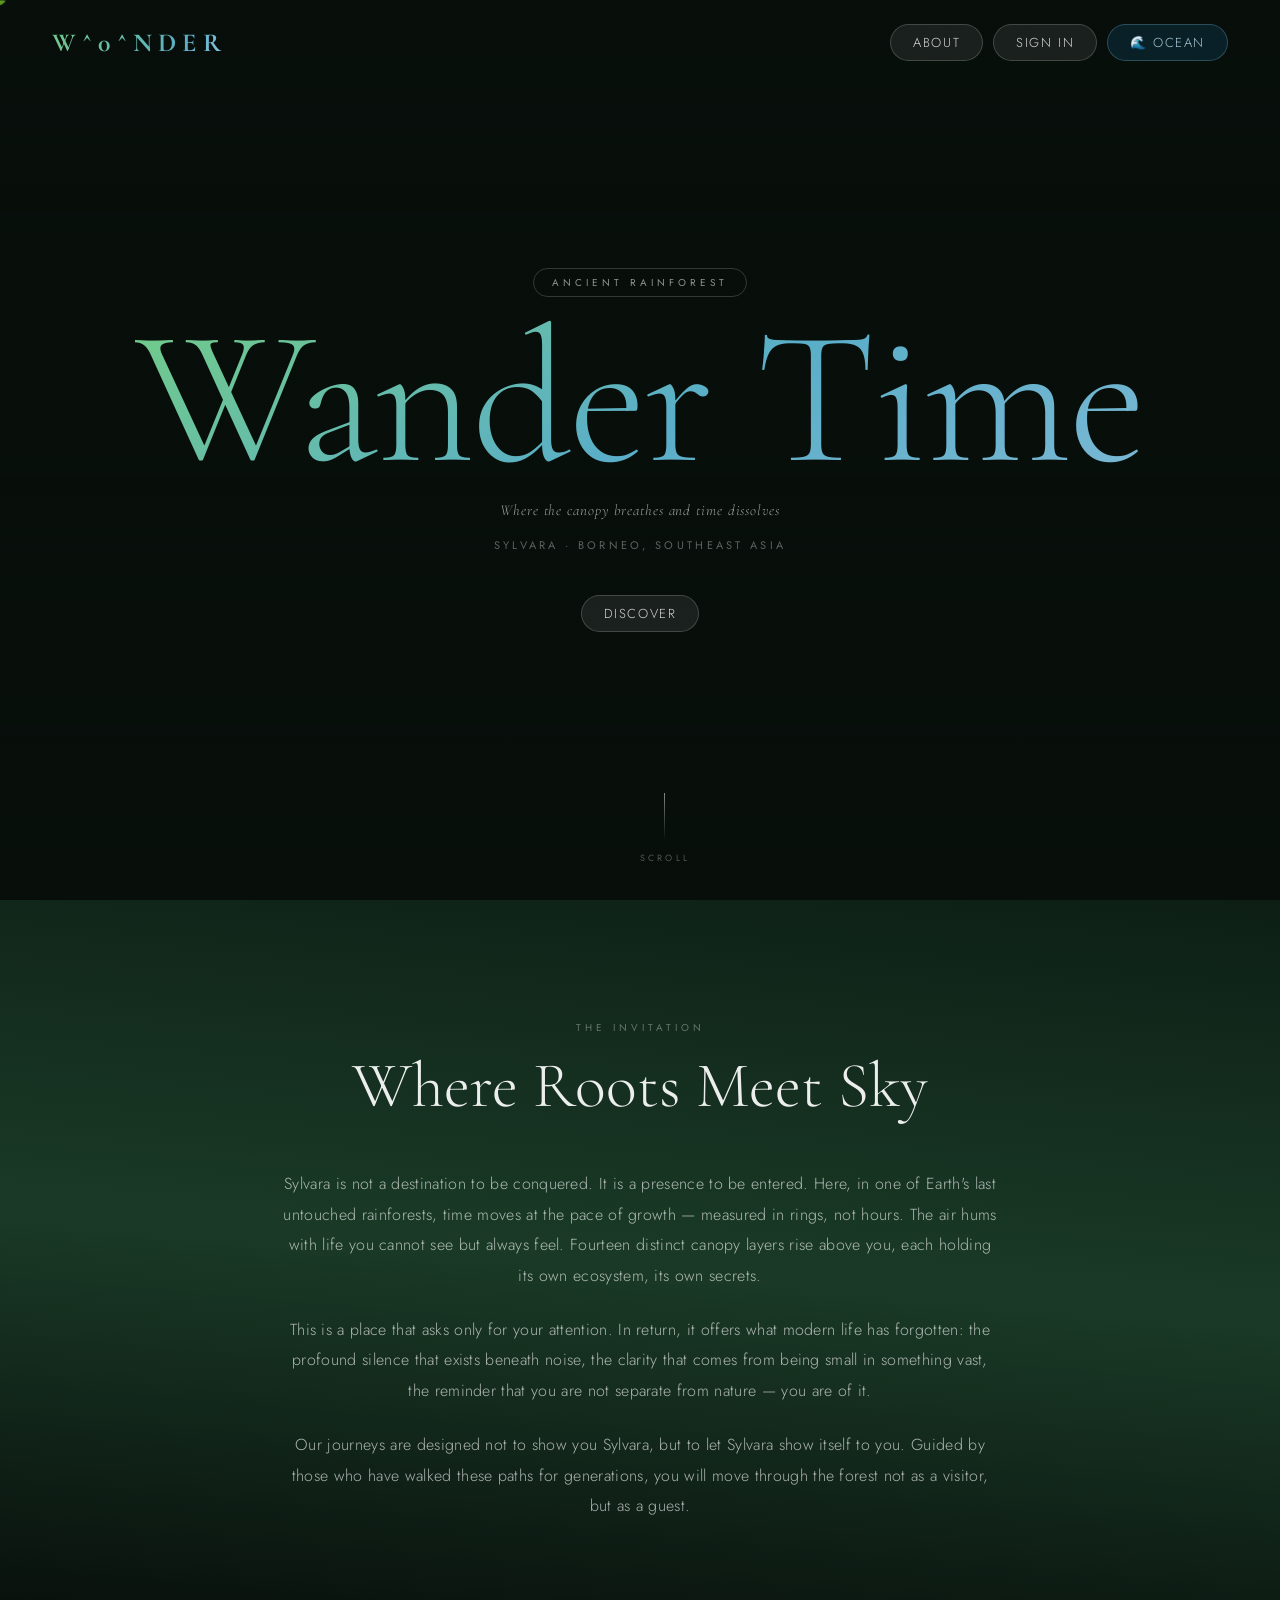
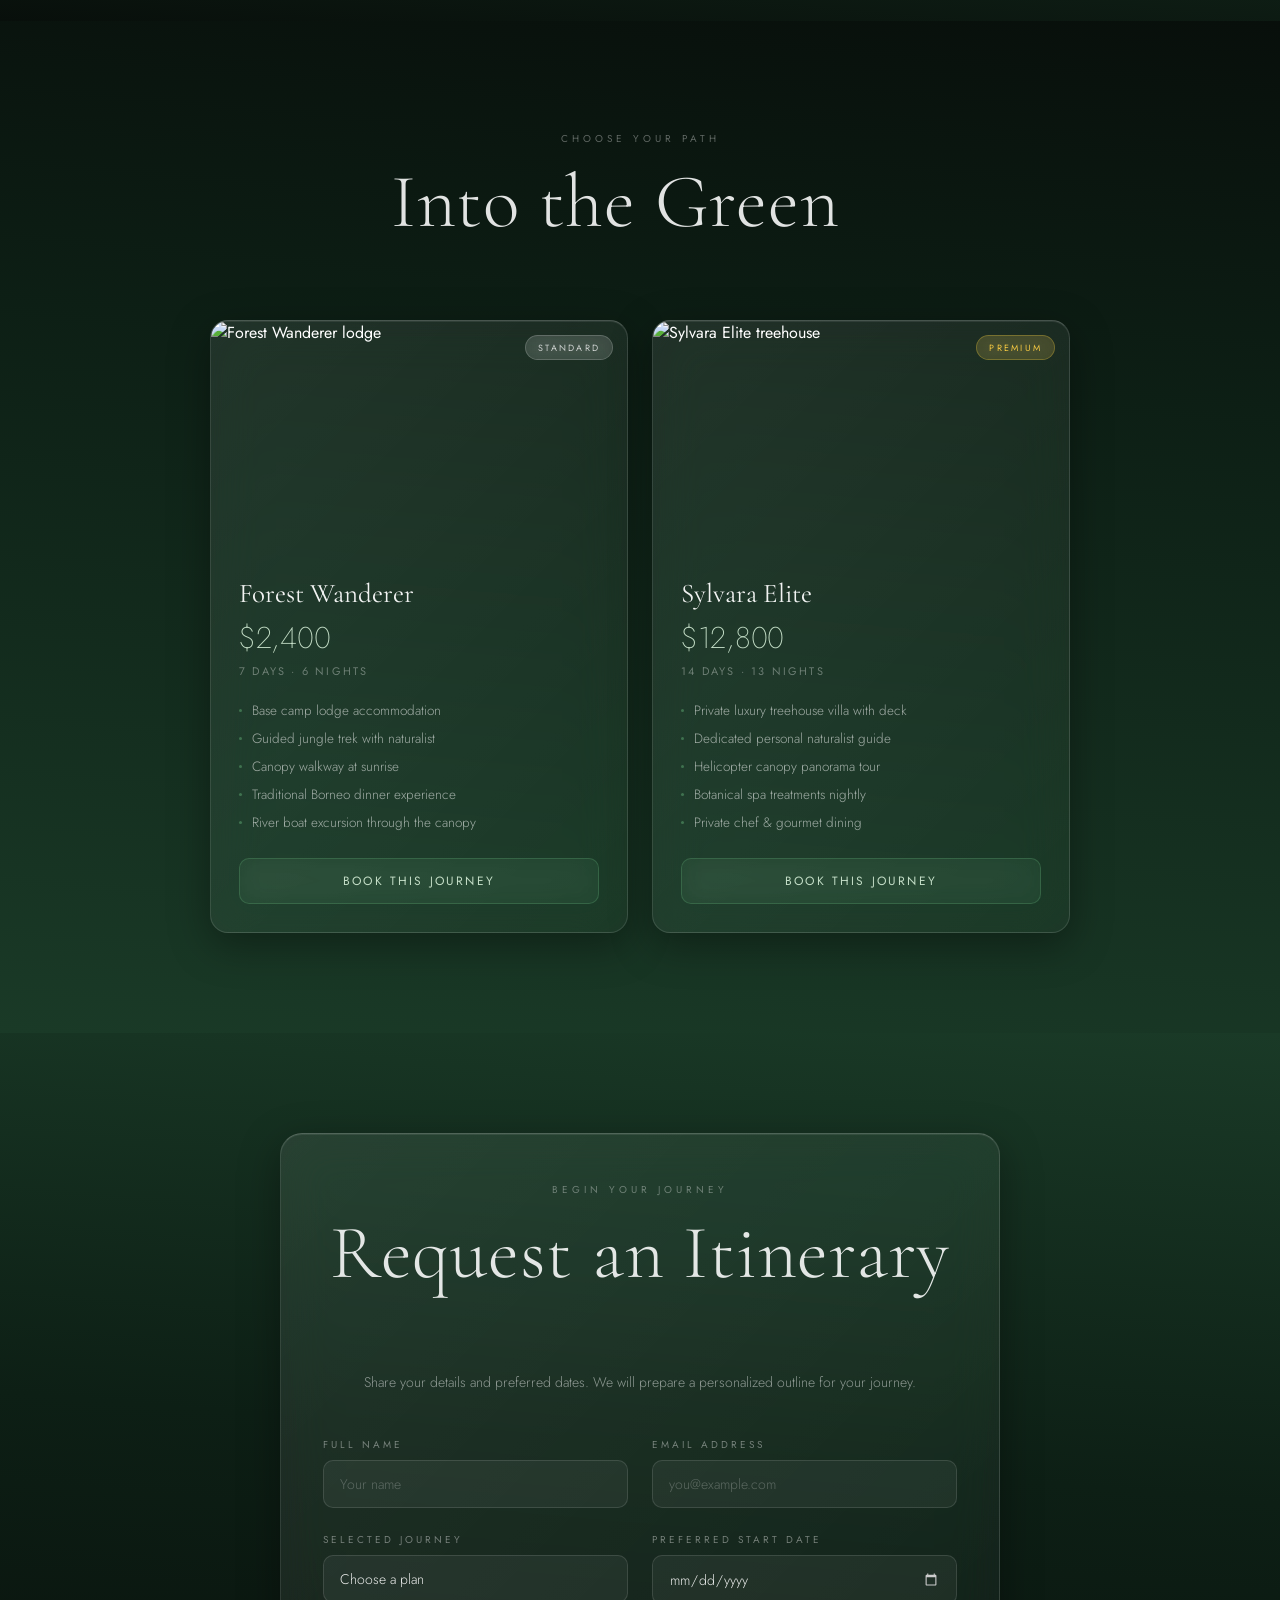
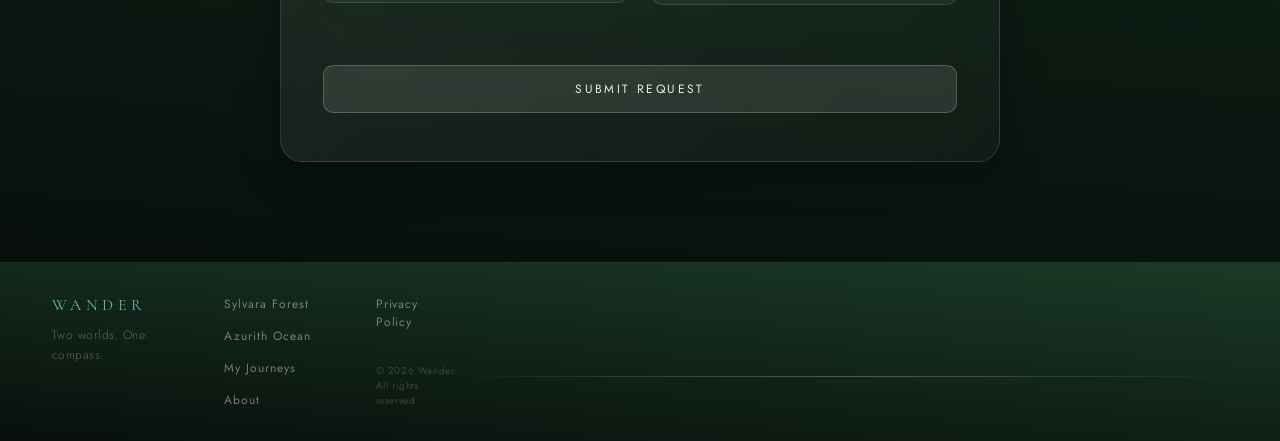
==== index.html @ 3d0f29c4 "this is back end included with some bug fixed" ====
<!DOCTYPE html>
<html lang="en">
<head>

    <meta charset="UTF-8">
    <meta name="viewport" content="width=device-width, initial-scale=1.0">
    <meta name="description" content="Wander into the Sylvara Rainforest. Intentional journeys for deep immersion.">
    <title>Wander — Sylvara Rainforest</title>
    <link rel="stylesheet" href="css/style.css">

 <!-- 1. Supabase SDK -->
 <script src="https://cdn.jsdelivr.net/npm/@supabase/supabase-js@2"></script>
 <!-- 2. Config (initializes client) -->
 <script src="js/config.js" defer></script>
 <!-- 3. Auth logic -->
 <script src="js/auth.js" defer></script>
 <!-- 4. Main logic (cursor, scroll, FAQ, lightbox, inquiry) -->
 <script src="js/main.js" defer></script>
 <!-- 5. Bookings logic -->
 <script src="js/bookings.js" defer></script>

</head>
<body class="forest-page">
    <!-- Custom Cursor -->
    <div id="leaf-cursor">🌿</div>

    <!-- Navigation -->
    <nav class="nav-container">
        <a href="index.html" class="wander-logo">W^0^nder</a>
        <div class="nav-links">
            <a href="about.html"    class="glass-btn hover-link">About</a>
            <a href="bookings.html" id="bookings-link" class="hover-link glass-btn" style="display:none;">Journeys</a>
            <span id="user-label" class="user-label glass-btn" style="display:none;"></span>
            <a href="auth.html" id="auth-btn" class="glass-btn">Sign In</a>
            <a href="ocean.html" class="glass-btn ocean-switcher">🌊 Ocean</a>
        </div>
    </nav>

    <main>
        <!-- Hero Section -->
        <section class="hero-section">
            <div class="hero-bg"></div>
            <div class="hero-overlay"></div>
            <div class="hero-content scroll-reveal">
                <span class="dest-pill">Ancient Rainforest</span>
                <h1 class="wander-hero-title">Wander Time</h1>
                <p class="hero-tagline">Where the canopy breathes and time dissolves</p>
                <p class="hero-location">Sylvara · Borneo, Southeast Asia</p>
                <a href="#plans" class="glass-btn" style="margin-top: 24px;">Discover</a>
            </div>
            <div class="scroll-cue scroll-reveal delay-2">
                <div class="scroll-line"></div>
                <span class="scroll-text">Scroll</span>
            </div>
        </section>

<!-- DESTINATION INTRODUCTION -->
<section class="intro-section">
  <div class="intro-container">
    <p class="intro-eyebrow">The Invitation</p>
    <h2 class="intro-title">Where Roots Meet Sky</h2>
    <div class="intro-content">
      <p>Sylvara is not a destination to be conquered. It is a presence to be entered. Here, in one of Earth's last untouched rainforests, time moves at the pace of growth — measured in rings, not hours. The air hums with life you cannot see but always feel. Fourteen distinct canopy layers rise above you, each holding its own ecosystem, its own secrets.</p>
      <p>This is a place that asks only for your attention. In return, it offers what modern life has forgotten: the profound silence that exists beneath noise, the clarity that comes from being small in something vast, the reminder that you are not separate from nature — you are of it.</p>
      <p>Our journeys are designed not to show you Sylvara, but to let Sylvara show itself to you. Guided by those who have walked these paths for generations, you will move through the forest not as a visitor, but as a guest.</p>
    </div>
  </div>
</section>

        <!-- Plans Section -->
        <section id="plans" class="plans-section">
            <p class="section-eyebrow">Choose Your Path</p>
            <h2 class="section-title section-title-shift">Into the Green</h2>
            
            <div class="plans-grid">
                <!-- Standard Plan -->
                <article class="plan-card glass scroll-reveal delay-1">
                    <div class="plan-img-wrap">
                        <img src="https://images.unsplash.com/photo-1448375240586-882707db888b?fit=crop&w=600&q=80" alt="Forest Wanderer lodge" class="plan-img" loading="lazy">
                        <span class="plan-badge badge-standard">Standard</span>
                    </div>
                    <div class="plan-body">
                        <h3 class="plan-name">Forest Wanderer</h3>
                        <p class="plan-price">$2,400</p>
                        <p class="plan-duration">7 Days · 6 Nights</p>
                        <ul class="plan-features">
                            <li>Base camp lodge accommodation</li>
                            <li>Guided jungle trek with naturalist</li>
                            <li>Canopy walkway at sunrise</li>
                            <li>Traditional Borneo dinner experience</li>
                            <li>River boat excursion through the canopy</li>
                        </ul>
                        <button class="book-btn" data-plan='{"name":"Forest Wanderer","price":"$2,400","destination":"Sylvara Rainforest","duration":"7 Days · 6 Nights","type":"Standard"}'>Book This Journey</button>
                    </div>
                </article>

                <!-- Premium Plan -->
                <article class="plan-card glass scroll-reveal delay-2">
                    <div class="plan-img-wrap">
                        <img src="https://images.unsplash.com/photo-1596422846543-75c6fc197f07?fit=crop&w=600&q=80" alt="Sylvara Elite treehouse" class="plan-img" loading="lazy">
                        <span class="plan-badge badge-premium">Premium</span>
                    </div>
                    <div class="plan-body">
                        <h3 class="plan-name">Sylvara Elite</h3>
                        <p class="plan-price">$12,800</p>
                        <p class="plan-duration">14 Days · 13 Nights</p>
                        <ul class="plan-features">
                            <li>Private luxury treehouse villa with deck</li>
                            <li>Dedicated personal naturalist guide</li>
                            <li>Helicopter canopy panorama tour</li>
                            <li>Botanical spa treatments nightly</li>
                            <li>Private chef & gourmet dining</li>
                        </ul>
                        <button class="book-btn" data-plan='{"name":"Sylvara Elite","price":"$12,800","destination":"Sylvara Rainforest","duration":"14 Days · 13 Nights","type":"Premium"}'>Book This Journey</button>
                    </div>
                </article>
            </div>
        </section>
        <!-- INQUIRY / REQUEST MODULE -->
<section id="inquiry" class="inquiry-section">
  <div class="inquiry-container glass">
    <p class="section-eyebrow">Begin Your Journey</p>
    <h2 class="section-title">Request an Itinerary</h2>
    <p class="inquiry-sub">Share your details and preferred dates. We will prepare a personalized outline for your journey.</p>

    <form id="journey-inquiry-form" autocomplete="off">
      <div class="form-grid">
        <div class="form-group">
          <label class="inquiry-label" for="inq-name">Full Name</label>
          <input id="inq-name" class="inquiry-input" type="text" required placeholder="Your name">
        </div>
        <div class="form-group">
          <label class="inquiry-label" for="inq-email">Email Address</label>
          <input id="inq-email" class="inquiry-input" type="email" required placeholder="you@example.com">
        </div>
        <div class="form-group">
          <label class="inquiry-label" for="inq-plan">Selected Journey</label>
          <select id="inq-plan" class="inquiry-input" required>
            <option value="" disabled selected>Choose a plan</option>
            <option value="Forest Wanderer">Forest Wanderer (Standard)</option>
            <option value="Sylvara Elite">Sylvara Elite (Premium)</option>
            <option value="Sylvara Elite">Custom Plan (Diamond)</option>
          </select>
        </div>
        <div class="form-group">
          <label class="inquiry-label" for="inq-date">Preferred Start Date</label>
          <input id="inq-date" class="inquiry-input" type="date" required>
        </div>
      </div>
      <div id="inquiry-error" class="inquiry-error"></div>
      <button type="submit" class="inquiry-submit">Submit Request</button>
    </form>
  </div>
</section>
    </main>

    <!-- Footer -->
   <footer class="site-footer">
  <div class="footer-container">
    <div class="footer-brand">
      <span class="footer-logo">Wander</span>
      <p class="footer-tagline">Two worlds. One compass.</p>
    </div>
    <nav class="footer-nav">
      <a href="index.html" class="footer-link">Sylvara Forest</a>
      <a href="ocean.html" class="footer-link">Azurith Ocean</a>
      <a href="bookings.html" class="footer-link">My Journeys</a>
      <a href="about.html" class="footer-link">About</a>
    </nav>
    <div class="footer-legal">
      <a href="about.html#privacy" class="footer-link">Privacy Policy</a>
      <p class="footer-copyright">© 2026 Wander. All rights reserved.</p>
    </div>
  </div>
  <div class="footer-accent-line"></div>
</footer>
</body>
</html>
---- css/style.css ----
@import url('https://fonts.googleapis.com/css2?family=Cormorant+Garamond:ital,wght@0,300;0,400;0,600;1,300;1,400&family=Jost:wght@200;300;400;500&display=swap');

/* ===== RESET & BASE ===== */
*, *::before, *::after { margin: 0; padding: 0; box-sizing: border-box; }
html { scroll-behavior: smooth; }
body { font-family: 'Jost', sans-serif; overflow-x: hidden; color: #fff; }

/* ===== SURFACE TEXTURE ===== */
body::before {
  content: '';
  position: fixed;
  inset: 0;
  background-image: url("data:image/svg+xml,%3Csvg viewBox='0 0 256 256' xmlns='http://www.w3.org/2000/svg'%3E%3Cfilter id='noise'%3E%3CfeTurbulence type='fractalNoise' baseFrequency='0.85' numOctaves='4' stitchTiles='stitch'/%3E%3C/filter%3E%3Crect width='100%25' height='100%25' filter='url(%23noise)' opacity='0.025'/%3E%3C/svg%3E");
  pointer-events: none;
  z-index: 1;
  opacity: 0.03;
}

/* ===== CUSTOM CURSOR ===== */
* { cursor: none !important; }
#leaf-cursor {
  position: fixed; width: 28px; height: 28px; top: 0; left: 0;
  pointer-events: none; z-index: 99999;
  transform: translate(-50%, -50%) rotate(-20deg);
  transition: transform 0.12s ease; will-change: left, top;
}
#leaf-cursor.clicking { transform: translate(-50%, -50%) rotate(-20deg) scale(0.75); }

/* ===== CSS VARIABLES ===== */
:root {
  --forest-darkest: #080f0b; --forest-dark: #0d1f15; --forest-mid: #1a3a27; --forest-main: #2e5c40; --forest-light: #4d8a60; --forest-cream: #c5dfc8;
  --ocean-darkest: #060d14; --ocean-dark: #0a1e2e; --ocean-mid: #0e3550; --ocean-main: #1a6a9a; --ocean-light: #7ab8d4; --ocean-sky: #b8d8ea; --ocean-sand: #dfc89a;
  --glass-bg: rgba(255,255,255,0.07); --glass-border: rgba(255,255,255,0.16); --glass-shadow: 0 8px 32px rgba(0,0,0,0.25);
}

/* ===== GLASS MORPHISM ===== */
.glass {
  background: linear-gradient(135deg, rgba(255,255,255,0.09), rgba(255,255,255,0.03));
  border: 1px solid rgba(255,255,255,0.12); border-top: 1px solid rgba(255,255,255,0.22); border-radius: 22px;
  box-shadow: 0 12px 40px rgba(0,0,0,0.35), inset 0 1px 0 rgba(255,255,255,0.08);
  backdrop-filter: blur(24px) saturate(1.15); -webkit-backdrop-filter: blur(24px) saturate(1.15);
}

/* ===== GLASS BUTTONS ===== */
.glass-btn {
  display: inline-block; background: rgba(255,255,255,0.08); backdrop-filter: blur(14px);
  -webkit-backdrop-filter: blur(14px); border: 1px solid rgba(255,255,255,0.18); border-radius: 100px;
  padding: 8px 22px; font-family: 'Jost', sans-serif; font-size: 13px; font-weight: 300; letter-spacing: 0.12em;
  text-transform: uppercase; text-decoration: none; color: rgba(255,255,255,0.82);
  transition: all 0.35s cubic-bezier(0.34, 1.56, 0.64, 1); white-space: nowrap;
}
.glass-btn:hover { background: rgba(255,255,255,0.16); border-color: rgba(255,255,255,0.38); color: #fff; box-shadow: 0 0 24px rgba(255,255,255,0.08); transform: translateY(-1px); }
.glass-btn:active { transform: scale(0.97); transition-duration: 0.1s; }
.ocean-switcher { background: rgba(26,106,154,0.2); border-color: rgba(122,184,212,0.3); color: rgba(184,216,234,0.9); }
.ocean-switcher:hover { background: rgba(26,106,154,0.35); border-color: rgba(122,184,212,0.55); color: #b8d8ea; }
.forest-switcher { background: rgba(46,92,64,0.25); border-color: rgba(77,138,96,0.35); color: rgba(197,223,200,0.9); }
.forest-switcher:hover { background: rgba(46,92,64,0.42); border-color: rgba(197,223,200,0.5); color: #c5dfc8; }

/* ===== NAVBAR ===== */
.nav-container {
  position: fixed; top: 0; width: 100%; z-index: 200; padding: 24px 52px;
  display: flex; justify-content: space-between; align-items: center;
  transition: padding 0.4s ease, background 0.4s ease;
}
.nav-container.scrolled {
  padding: 14px 52px; background: rgba(0,0,0,0.35);
  backdrop-filter: blur(24px); -webkit-backdrop-filter: blur(24px);
  border-bottom: 1px solid rgba(255,255,255,0.07);
}
.nav-links { display: flex; gap: 10px; align-items: center; }

/* ===== WANDER LOGO ===== */
.wander-logo {
  font-family: 'Cormorant Garamond', serif; font-weight: 900; font-size: 26px; letter-spacing: 0.24em; text-transform: uppercase; text-decoration: none;
  background: linear-gradient(115deg, #72cc87 0%, #5aaec8 40%, #d4f0ff 70%, #8ecfe8 100%); background-size: 200% 200%; background-position: 0% 50%;
  -webkit-background-clip: text; background-clip: text; -webkit-text-fill-color: transparent; color: transparent;
  animation: logo-gradient-flow 7s ease-in-out infinite; will-change: background-position;
}
@keyframes logo-gradient-flow { 0%, 100% { background-position: 0% 50%; } 50% { background-position: 100% 50%; } }

.user-label { font-size: 12px; letter-spacing: 0.1em; color: rgba(255,255,255,0.4); font-weight: 300; padding: 8px 12px; }

/* ===== HERO ===== */
.hero-section {
  position: relative; height: 100vh; min-height: 600px;
  display: flex; flex-direction: column; align-items: center; justify-content: center; overflow: hidden;
}
.hero-bg {
  position: absolute; inset: -6%; background-size: cover; background-position: center;
  will-change: transform; z-index: 0; transition: transform 0.08s linear;
}
.hero-overlay { position: absolute; inset: 0; z-index: 1; }
.hero-content { position: relative; z-index: 2; text-align: center; display: flex; flex-direction: column; align-items: center; gap: 18px; padding: 0 24px; }

.forest-page .hero-bg { background-image: url('https://images.unsplash.com/photo-1448375240586-882707db888b?fit=crop&w=1920&q=80'); }
.forest-page .hero-overlay { background: linear-gradient(to bottom, rgba(8,15,11,0.45) 0%, rgba(8,15,11,0.15) 40%, rgba(8,15,11,0.72) 100%); }
.forest-page { background-color: var(--forest-darkest); }
.ocean-page .hero-bg { background-image: url('https://images.unsplash.com/photo-1505118380757-91f5f5632de0?fit=crop&w=1920&q=80'); }
.ocean-page .hero-overlay { background: linear-gradient(to bottom, rgba(6,13,20,0.35) 0%, rgba(6,13,20,0.1) 40%, rgba(6,13,20,0.7) 100%); }
.ocean-page { background-color: var(--ocean-darkest); }

/* ===== HERO TYPOGRAPHY ===== */
.dest-pill { font-size: 10px; font-weight: 400; letter-spacing: 0.4em; text-transform: uppercase; color: rgba(255,255,255,0.55); padding: 6px 18px; border: 1px solid rgba(255,255,255,0.18); border-radius: 100px; backdrop-filter: blur(8px); }
.wander-hero-title { font-family: 'Cormorant Garamond', serif; font-weight: 300; font-size: clamp(88px, 15vw, 196px); line-height: 0.88; letter-spacing: -0.01em; background: linear-gradient(150deg, #72cc87 0%, #5aaec8 55%, #7ab8d4 100%); -webkit-background-clip: text; -webkit-text-fill-color: transparent; background-clip: text; }
.hero-tagline { font-size: 15px; font-weight: 300; font-style: italic; font-family: 'Cormorant Garamond', serif; color: rgba(255,255,255,0.6); letter-spacing: 0.06em; }
.hero-location { font-size: 11px; font-weight: 400; letter-spacing: 0.3em; text-transform: uppercase; color: rgba(255,255,255,0.35); }

/* ===== SCROLL INDICATOR ===== */
.scroll-cue { position: absolute; bottom: 36px; left: 50%; transform: translateX(-50%); z-index: 2; display: flex; flex-direction: column; align-items: center; gap: 10px; }
.scroll-line { width: 1px; height: 48px; background: linear-gradient(to bottom, rgba(255,255,255,0.5), transparent); animation: lineBreath 2.2s ease-in-out infinite; }
.scroll-text { font-size: 9px; letter-spacing: 0.35em; text-transform: uppercase; color: rgba(255,255,255,0.3); }
@keyframes lineBreath { 0%, 100% { opacity: 0.35; transform: scaleY(1); } 50% { opacity: 0.75; transform: scaleY(1.15); } }

/* ===== PLANS SECTION ===== */
.plans-section { padding: 110px 52px 100px; position: relative; z-index: 2; }
.forest-page .plans-section { background: linear-gradient(185deg, var(--forest-darkest) 0%, var(--forest-dark) 35%, var(--forest-mid) 100%); }
.ocean-page .plans-section { background: linear-gradient(185deg, var(--ocean-darkest) 0%, var(--ocean-dark) 35%, var(--ocean-mid) 100%); }
.section-eyebrow { font-size: 10px; letter-spacing: 0.4em; text-transform: uppercase; color: rgba(255,255,255,0.35); text-align: center; margin-bottom: 10px; }
.section-title { font-family: 'Cormorant Garamond', serif; font-size: clamp(42px, 6vw, 76px); font-weight: 300; text-align: center; color: rgba(255,255,255,0.88); margin-bottom: 72px; letter-spacing: 0.01em; display: inline-block; width: 100%; }

/* ===== PLAN CARDS ===== */
.plans-grid { display: grid; grid-template-columns: repeat(auto-fit, minmax(320px, 1fr)); gap: 24px; max-width: 860px; margin: 0 auto; }
.plan-card { border-radius: 18px; overflow: hidden; transition: transform 0.45s cubic-bezier(0.4,0,0.2,1), box-shadow 0.45s ease; }
.plan-card:hover { transform: translateY(-10px); box-shadow: 0 32px 72px rgba(0,0,0,0.45); }
.plan-img-wrap { height: 230px; overflow: hidden; position: relative; cursor: pointer; }
.plan-img-wrap::after { content: 'Expand'; position: absolute; inset: 0; display: flex; align-items: center; justify-content: center; background: linear-gradient(to top, rgba(0,0,0,0.35), transparent 40%); color: rgba(255,255,255,0.85); font-size: 10px; letter-spacing: 0.25em; text-transform: uppercase; opacity: 0; transition: opacity 0.35s ease; pointer-events: none; }
.plan-card:hover .plan-img-wrap::after { opacity: 1; }
.plan-img { width: 100%; height: 100%; object-fit: cover; transition: transform 0.7s cubic-bezier(0.4,0,0.2,1); display: block; opacity: 0; transform: scale(1.06); filter: blur(5px); transition: opacity 0.85s cubic-bezier(0.4,0,0.2,1), transform 0.85s cubic-bezier(0.4,0,0.2,1), filter 0.7s ease; }
.plan-card.revealed .plan-img { opacity: 1; transform: scale(1); filter: blur(0); }
.plan-card.revealed:hover .plan-img { transform: scale(1.08); }
.plan-badge { position: absolute; top: 14px; right: 14px; font-size: 9px; letter-spacing: 0.25em; text-transform: uppercase; padding: 5px 12px; border-radius: 100px; font-weight: 400; }
.badge-standard { background: rgba(255,255,255,0.12); backdrop-filter: blur(10px); color: rgba(255,255,255,0.75); border: 1px solid rgba(255,255,255,0.18); }
.badge-premium { background: rgba(255,210,60,0.15); backdrop-filter: blur(10px); color: #f5c842; border: 1px solid rgba(255,210,60,0.28); }
.plan-body { padding: 26px 28px 28px; }
.plan-name { font-family: 'Cormorant Garamond', serif; font-size: 27px; font-weight: 400; color: rgba(255,255,255,0.94); margin-bottom: 6px; }
.plan-price { font-size: 30px; font-weight: 200; letter-spacing: -0.01em; margin-bottom: 4px; }
.forest-page .plan-price { color: var(--forest-cream); }
.ocean-page .plan-price { color: var(--ocean-sand); }
.plan-duration { font-size: 11px; letter-spacing: 0.2em; text-transform: uppercase; color: rgba(255,255,255,0.35); margin-bottom: 22px; }
.plan-features { list-style: none; margin-bottom: 26px; display: flex; flex-direction: column; gap: 9px; }
.plan-features li { font-size: 13.5px; font-weight: 300; color: rgba(255,255,255,0.58); display: flex; align-items: center; gap: 10px; }
.plan-features li::before { content: ''; width: 3px; height: 3px; border-radius: 50%; flex-shrink: 0; opacity: 0.7; }
.forest-page .plan-features li::before { background: var(--forest-light); }
.ocean-page .plan-features li::before { background: var(--ocean-light); }

/* ===== DESTINATION INTRODUCTION ===== */
.intro-section { padding: 120px 52px 100px; display: flex; justify-content: center; }
.forest-page .intro-section { background: linear-gradient(185deg, var(--forest-dark) 0%, var(--forest-mid) 50%, var(--forest-darkest) 100%); }
.ocean-page .intro-section { background: linear-gradient(185deg, var(--ocean-dark) 0%, var(--ocean-mid) 50%, var(--ocean-darkest) 100%); }
.intro-container { max-width: 720px; text-align: center; }
.intro-eyebrow { font-size: 10px; letter-spacing: 0.4em; text-transform: uppercase; color: rgba(255,255,255,0.35); margin-bottom: 16px; }
.intro-title { font-family: 'Cormorant Garamond', serif; font-size: clamp(38px, 6vw, 64px); font-weight: 300; color: rgba(255,255,255,0.92); margin-bottom: 48px; line-height: 1.1; }
.intro-content { display: flex; flex-direction: column; gap: 24px; }
.intro-content p { font-size: 16px; font-weight: 300; line-height: 1.9; color: rgba(255,255,255,0.65); letter-spacing: 0.02em; }

/* Book Button */
.book-btn { width: 100%; padding: 13px; border-radius: 10px; font-family: 'Jost', sans-serif; font-size: 12px; font-weight: 400; letter-spacing: 0.18em; text-transform: uppercase; border: none; transition: all 0.35s cubic-bezier(0.34, 1.56, 0.64, 1); }
.forest-page .book-btn { background: rgba(46,92,64,0.3); backdrop-filter: blur(12px); border: 1px solid rgba(77,138,96,0.45); color: var(--forest-cream); animation: heartbeat-forest 2.5s infinite ease-in-out; }
.forest-page .book-btn:hover { background: rgba(46,92,64,0.55); border-color: rgba(197,223,200,0.55); box-shadow: 0 0 32px rgba(46,92,64,0.35); transform: translateY(-2px); animation-play-state: paused; }
.forest-page .book-btn:active { transform: scale(0.98); transition-duration: 0.1s; }
.ocean-page .book-btn { background: rgba(26,106,154,0.28); backdrop-filter: blur(12px); border: 1px solid rgba(26,106,154,0.5); color: var(--ocean-sky); animation: heartbeat-ocean 2s infinite ease-in-out; }
.ocean-page .book-btn:hover { background: rgba(26,106,154,0.48); border-color: rgba(122,184,212,0.55); box-shadow: 0 0 32px rgba(26,106,154,0.3); transform: translateY(-2px); animation-play-state: paused; }
.ocean-page .book-btn:active { transform: scale(0.98); transition-duration: 0.1s; }

@keyframes heartbeat-forest {
  0% { box-shadow: 0 0 0 0 rgba(77, 138, 96, 0.4); transform: scale(1); }
  15% { box-shadow: 0 0 12px 4px rgba(77, 138, 96, 0.7); transform: scale(1.03); }
  30% { box-shadow: 0 0 0 0 rgba(77, 138, 96, 0.4); transform: scale(1); }
  45% { box-shadow: 0 0 12px 4px rgba(77, 138, 96, 0.7); transform: scale(1.03); }
  60% { box-shadow: 0 0 0 0 rgba(77, 138, 96, 0); transform: scale(1); }
}
@keyframes heartbeat-ocean {
  0% { box-shadow: 0 0 0 0 rgba(122, 184, 212, 0.4); transform: scale(1); }
  15% { box-shadow: 0 0 12px 4px rgba(122, 184, 212, 0.7); transform: scale(1.03); }
  30% { box-shadow: 0 0 0 0 rgba(122, 184, 212, 0.4); transform: scale(1); }
  45% { box-shadow: 0 0 12px 4px rgba(122, 184, 212, 0.7); transform: scale(1.03); }
  60% { box-shadow: 0 0 0 0 rgba(122, 184, 212, 0); transform: scale(1); }
}
.book-btn:hover { animation-play-state: paused; transform: translateY(-2px) scale(1) !important; }

/* ===== SCROLL REVEAL & SHIFT ===== */
.scroll-reveal { opacity: 0; transform: translateY(24px) scale(0.98); filter: blur(4px); transition: opacity 0.9s cubic-bezier(0.4,0,0.2,1), transform 0.9s cubic-bezier(0.4,0,0.2,1), filter 0.7s cubic-bezier(0.4,0,0.2,1); }
.scroll-reveal.delay-1 { transition-delay: 0.12s; }
.scroll-reveal.delay-2 { transition-delay: 0.24s; }
.scroll-reveal.delay-3 { transition-delay: 0.36s; }
.scroll-reveal.delay-4 { transition-delay: 0.5s; }
.scroll-reveal.revealed { opacity: 1; transform: translateY(0) scale(1); filter: blur(0); }
.section-title-shift { display: block; transition: transform 0.12s linear; }

/* ===== TOAST ===== */
.wander-toast { position: fixed; bottom: 44px; left: 50%; transform: translateX(-50%) translateY(16px); background: rgba(20,30,22,0.9); backdrop-filter: blur(20px); -webkit-backdrop-filter: blur(20px); border: 1px solid rgba(255,255,255,0.14); color: rgba(255,255,255,0.88); padding: 13px 32px; border-radius: 100px; font-family: 'Jost', sans-serif; font-size: 13px; font-weight: 300; letter-spacing: 0.06em; z-index: 9999; opacity: 0; transition: all 0.4s cubic-bezier(0.4,0,0.2,1); pointer-events: none; }
.wander-toast.show { opacity: 1; transform: translateX(-50%) translateY(0); }

/* ===== AUTH PAGE ===== */
.auth-page { min-height: 100vh; background: linear-gradient(145deg, var(--forest-darkest) 0%, #06111d 55%, var(--ocean-darkest) 100%); display: flex; align-items: center; justify-content: center; padding: 100px 24px 48px; position: relative; z-index: 2; }
.auth-card { width: 100%; max-width: 400px; border-radius: 22px; padding: 48px 42px; }
.auth-logo { font-family: 'Cormorant Garamond', serif; font-size: 18px; letter-spacing: 0.35em; text-transform: uppercase; background: linear-gradient(135deg, #68c281, #5aaec8); -webkit-background-clip: text; -webkit-text-fill-color: transparent; background-clip: text; display: block; margin-bottom: 32px; }
.auth-title { font-family: 'Cormorant Garamond', serif; font-size: 38px; font-weight: 300; color: rgba(255,255,255,0.92); margin-bottom: 6px; }
.auth-sub { font-size: 13px; font-weight: 300; color: rgba(255,255,255,0.38); margin-bottom: 36px; letter-spacing: 0.04em; }
.auth-label { font-size: 10px; letter-spacing: 0.3em; text-transform: uppercase; color: rgba(255,255,255,0.4); display: block; margin-bottom: 7px; }
.auth-input { width: 100%; background: rgba(255,255,255,0.06); border: 1px solid rgba(255,255,255,0.13); border-radius: 10px; padding: 13px 16px; font-family: 'Jost', sans-serif; font-size: 14px; font-weight: 300; color: rgba(255,255,255,0.88); outline: none; transition: border-color 0.3s, box-shadow 0.3s, transform 0.2s; margin-bottom: 20px; }
.auth-input::placeholder { color: rgba(255,255,255,0.25); }
.auth-input:focus { border-color: rgba(255,255,255,0.35); box-shadow: 0 0 0 4px rgba(255,255,255,0.06); transform: translateY(-1px); }
.auth-submit { width: 100%; padding: 14px; border-radius: 10px; font-family: 'Jost', sans-serif; font-size: 12px; font-weight: 400; letter-spacing: 0.2em; text-transform: uppercase; background: rgba(255,255,255,0.1); backdrop-filter: blur(12px); border: 1px solid rgba(255,255,255,0.2); color: rgba(255,255,255,0.9); transition: all 0.35s cubic-bezier(0.34, 1.56, 0.64, 1); margin-top: 6px; }
.auth-submit:hover { background: rgba(255,255,255,0.18); border-color: rgba(255,255,255,0.38); box-shadow: 0 0 28px rgba(255,255,255,0.07); color: #fff; transform: translateY(-1px); }
.auth-submit:active { transform: scale(0.98); transition-duration: 0.1s; }
.auth-toggle { text-align: center; margin-top: 26px; font-size: 13px; font-weight: 300; color: rgba(255,255,255,0.35); }
.auth-toggle a { color: rgba(255,255,255,0.7); text-decoration: none; border-bottom: 1px solid rgba(255,255,255,0.25); transition: color 0.3s, border-color 0.3s; }
.auth-toggle a:hover { color: #fff; border-color: rgba(255,255,255,0.65); }
.auth-error { font-size: 12px; color: #ff8888; margin-bottom: 14px; letter-spacing: 0.04em; min-height: 18px; }

/* ===== BOOKINGS PAGE ===== */
.inner-page { min-height: 100vh; padding: 120px 52px 80px; position: relative; z-index: 2; }
.forest-page.inner-page, .forest-page .inner-page { background: linear-gradient(170deg, var(--forest-darkest) 0%, var(--forest-dark) 50%, var(--forest-mid) 100%); }
.default-inner { background: linear-gradient(145deg, var(--forest-darkest) 0%, #060f14 60%, var(--ocean-dark) 100%); }
.page-title { font-family: 'Cormorant Garamond', serif; font-size: clamp(42px, 7vw, 80px); font-weight: 300; color: rgba(255,255,255,0.9); margin-bottom: 8px; }
.page-sub { font-size: 13px; font-weight: 300; color: rgba(255,255,255,0.35); letter-spacing: 0.06em; margin-bottom: 56px; }
.booking-item { border-radius: 14px; padding: 22px 26px; margin-bottom: 14px; display: flex; justify-content: space-between; align-items: center; gap: 20px; background: rgba(255,255,255,0.04); border: 1px solid rgba(255,255,255,0.08); transition: background 0.3s; }
.booking-item:hover { background: rgba(255,255,255,0.07); }
.booking-left { flex: 1; }
.booking-name { font-family: 'Cormorant Garamond', serif; font-size: 23px; font-weight: 400; color: rgba(255,255,255,0.9); margin-bottom: 4px; }
.booking-meta { font-size: 12px; font-weight: 300; color: rgba(255,255,255,0.38); letter-spacing: 0.05em; }
.booking-right { display: flex; align-items: center; gap: 20px; flex-shrink: 0; }
.booking-price { font-size: 24px; font-weight: 200; color: var(--forest-cream); letter-spacing: -0.01em; }
.cancel-btn { background: rgba(220,60,60,0.1); border: 1px solid rgba(220,60,60,0.22); color: rgba(255,140,140,0.75); border-radius: 8px; padding: 7px 15px; font-family: 'Jost', sans-serif; font-size: 10px; letter-spacing: 0.18em; text-transform: uppercase; font-weight: 400; transition: all 0.3s; }
.cancel-btn:hover { background: rgba(220,60,60,0.22); border-color: rgba(220,60,60,0.4); color: #ff9999; }
.empty-state { text-align: center; padding: 100px 24px; color: rgba(255,255,255,0.3); }
.empty-state-title { font-family: 'Cormorant Garamond', serif; font-size: 36px; font-weight: 300; margin-bottom: 12px; color: rgba(255,255,255,0.4); }
.empty-state-text { font-size: 14px; font-weight: 300; margin-bottom: 32px; letter-spacing: 0.04em; }

/* ===== ABOUT PAGE ===== */
.about-content { max-width: 680px; margin: 0 auto; }
.about-hero-title { font-family: 'Cormorant Garamond', serif; font-size: clamp(64px, 12vw, 130px); font-weight: 300; line-height: 0.9; background: linear-gradient(135deg, #72cc87 0%, #5aaec8 100%); -webkit-background-clip: text; -webkit-text-fill-color: transparent; background-clip: text; margin-bottom: 56px; }
.about-label { font-size: 10px; letter-spacing: 0.4em; text-transform: uppercase; color: rgba(255,255,255,0.3); margin-bottom: 14px; }
.about-text { font-size: 16px; font-weight: 300; line-height: 1.9; color: rgba(255,255,255,0.6); margin-bottom: 24px; max-width: 60ch; }
.about-divider { width: 60px; height: 1px; background: rgba(255,255,255,0.12); margin: 64px 0; }
.privacy-title { font-family: 'Cormorant Garamond', serif; font-size: 32px; font-weight: 300; color: rgba(255,255,255,0.7); margin-bottom: 28px; }
.privacy-item { margin-bottom: 22px; }
.privacy-item-title { font-size: 12px; letter-spacing: 0.2em; text-transform: uppercase; color: rgba(255,255,255,0.45); margin-bottom: 8px; font-weight: 400; }
.privacy-item-text { font-size: 14px; font-weight: 300; line-height: 1.8; color: rgba(255,255,255,0.45); }

/* ===== INQUIRY SECTION ===== */
.inquiry-section { padding: 100px 52px; display: flex; justify-content: center; }
.forest-page .inquiry-section { background: linear-gradient(185deg, var(--forest-mid) 0%, var(--forest-dark) 50%, var(--forest-darkest) 100%); }
.ocean-page .inquiry-section { background: linear-gradient(185deg, var(--ocean-mid) 0%, var(--ocean-dark) 50%, var(--ocean-darkest) 100%); }
.inquiry-container { width: 100%; max-width: 720px; border-radius: 22px; padding: 48px 42px; }
.inquiry-sub { font-size: 14px; font-weight: 300; color: rgba(255,255,255,0.5); text-align: center; margin-bottom: 42px; line-height: 1.7; }
.form-grid { display: grid; grid-template-columns: 1fr 1fr; gap: 24px; margin-bottom: 28px; }
.form-group { display: flex; flex-direction: column; }
.inquiry-label { font-size: 10px; letter-spacing: 0.3em; text-transform: uppercase; color: rgba(255,255,255,0.4); margin-bottom: 8px; }
.inquiry-input { width: 100%; background: rgba(255,255,255,0.05); border: 1px solid rgba(255,255,255,0.12); border-radius: 10px; padding: 13px 16px; font-family: 'Jost', sans-serif; font-size: 14px; font-weight: 300; color: rgba(255,255,255,0.9); outline: none; transition: border-color 0.3s, box-shadow 0.3s; -webkit-appearance: none; appearance: none; }
.inquiry-input::placeholder { color: rgba(255,255,255,0.25); }
.inquiry-input:focus { border-color: rgba(255,255,255,0.35); box-shadow: 0 0 0 4px rgba(255,255,255,0.06); }
.inquiry-input option { background: #0d1f15; color: #fff; }
.inquiry-input::-webkit-calendar-picker-indicator { filter: invert(0.8); }
.inquiry-error { color: #ff8888; font-size: 12px; margin-bottom: 14px; min-height: 18px; text-align: center; }
.inquiry-submit { width: 100%; padding: 14px; border-radius: 10px; font-family: 'Jost', sans-serif; font-size: 12px; font-weight: 400; letter-spacing: 0.2em; text-transform: uppercase; background: rgba(255,255,255,0.1); border: 1px solid rgba(255,255,255,0.2); color: rgba(255,255,255,0.9); transition: all 0.35s cubic-bezier(0.34, 1.56, 0.64, 1); cursor: pointer; }
.inquiry-submit:hover { background: rgba(255,255,255,0.18); border-color: rgba(255,255,255,0.38); box-shadow: 0 0 28px rgba(255,255,255,0.07); transform: translateY(-1px); }
.inquiry-submit:active { transform: scale(0.98); transition-duration: 0.1s; }

/* ===== LIGHTBOX & IMAGE REVEAL ===== */
.lightbox { position: fixed; inset: 0; z-index: 10000; display: flex; align-items: center; justify-content: center; background: rgba(0,0,0,0.82); backdrop-filter: blur(14px); opacity: 0; pointer-events: none; transition: opacity 0.35s ease; }
.lightbox.active { opacity: 1; pointer-events: auto; }
.lightbox-img { max-width: 92vw; max-height: 88vh; border-radius: 6px; box-shadow: 0 24px 64px rgba(0,0,0,0.55); transform: scale(0.93); transition: transform 0.35s cubic-bezier(0.4,0,0.2,1); }
.lightbox.active .lightbox-img { transform: scale(1); }
.lightbox-close { position: absolute; top: 20px; right: 20px; width: 44px; height: 44px; background: rgba(255,255,255,0.08); border: 1px solid rgba(255,255,255,0.2); border-radius: 50%; color: rgba(255,255,255,0.85); font-size: 18px; cursor: pointer; display: flex; align-items: center; justify-content: center; transition: background 0.2s; }
.lightbox-close:hover { background: rgba(255,255,255,0.18); color: #fff; }

/* ===== FAQ ACCORDION ===== */
.faq-section { padding: 100px 52px; }
.forest-page .faq-section { background: linear-gradient(185deg, var(--forest-darkest) 0%, var(--forest-dark) 50%, var(--forest-mid) 100%); }
.ocean-page .faq-section { background: linear-gradient(185deg, var(--ocean-darkest) 0%, var(--ocean-dark) 50%, var(--ocean-mid) 100%); }
.faq-container { max-width: 720px; margin: 0 auto; }
.faq-list { display: flex; flex-direction: column; gap: 12px; margin-top: 48px; }
.faq-item { background: rgba(255,255,255,0.05); border: 1px solid rgba(255,255,255,0.1); border-radius: 12px; overflow: hidden; transition: border-color 0.3s ease; }
.faq-item:hover { border-color: rgba(255,255,255,0.2); }
.faq-question { width: 100%; padding: 20px 24px; display: flex; justify-content: space-between; align-items: center; gap: 16px; background: transparent; border: none; cursor: pointer; text-align: left; font-family: 'Jost', sans-serif; font-size: 15px; font-weight: 400; color: rgba(255,255,255,0.9); transition: color 0.3s ease; }
.faq-question:hover { color: #fff; }
.faq-icon { font-size: 20px; font-weight: 300; color: rgba(255,255,255,0.5); transition: transform 0.35s cubic-bezier(0.4,0,0.2,1); flex-shrink: 0; }
.faq-item.active .faq-icon { transform: rotate(45deg); }
.faq-answer { max-height: 0; overflow: hidden; transition: max-height 0.4s cubic-bezier(0,1,0,1), padding 0.4s ease; }
.faq-item.active .faq-answer { max-height: 300px; padding: 0 24px 20px; transition: max-height 0.4s ease-in-out, padding 0.4s ease; }
.faq-answer p { font-size: 14px; line-height: 1.8; color: rgba(255,255,255,0.6); margin: 0; }

/* ===== PREMIUM FOOTER ===== */
.site-footer {
  display: flex;
  justify-content: space-between;
  align-items: center;
  padding: 32px 52px;
  border-top: 1px solid rgba(255,255,255,0.07);
}
.forest-page .site-footer { background: var(--forest-mid); }
.ocean-page .site-footer { background: var(--ocean-mid); }

.footer-text {
  font-size: 11px;
  letter-spacing: 0.1em;
  color: rgba(255,255,255,0.25);
  text-decoration: none;
  transition: color 0.3s;
}
.footer-text:hover { color: rgba(255,255,255,0.55); } 

.forest-page .site-footer {
  background: linear-gradient(185deg, var(--forest-mid) 0%, var(--forest-darkest) 100%);
  border-top-color: rgba(197,223,200,0.12);
}
.ocean-page .site-footer {
  background: linear-gradient(185deg, var(--ocean-mid) 0%, var(--ocean-darkest) 100%);
  border-top-color: rgba(122,184,212,0.12);
}

.footer-container {
  display: grid;
  grid-template-columns: 1.2fr 1fr 0.8fr;
  gap: 48px;
  max-width: 1100px;
  margin: 0 auto;
}

.footer-logo {
  font-family: 'Cormorant Garamond', serif;
  font-size: 16px;
  letter-spacing: 0.28em;
  text-transform: uppercase;
  background: linear-gradient(135deg, #68c281, #5aaec8);
  -webkit-background-clip: text;
  -webkit-text-fill-color: transparent;
  background-clip: text;
  display: block;
  margin-bottom: 10px;
}

.footer-tagline {
  font-size: 12px;
  font-weight: 300;
  color: rgba(255,255,255,0.32);
  letter-spacing: 0.04em;
  line-height: 1.7;
}

.footer-nav, .footer-legal {
  display: flex;
  flex-direction: column;
  gap: 14px;
}

.footer-link {
  font-size: 12px;
  letter-spacing: 0.08em;
  color: rgba(255,255,255,0.42);
  text-decoration: none;
  transition: color 0.3s ease, transform 0.25s ease;
  display: inline-block;
}
.footer-link:hover {
  color: rgba(255,255,255,0.88);
  transform: translateX(4px);
}

.footer-copyright {
  font-size: 10px;
  color: rgba(255,255,255,0.18);
  margin-top: 18px;
  letter-spacing: 0.06em;
}

.footer-accent-line {
  width: 100%;
  height: 1px;
  margin-top: 48px;
  background: linear-gradient(90deg, 
    transparent 0%, 
    rgba(255,255,255,0.12) 20%, 
    rgba(255,255,255,0.25) 50%, 
    rgba(255,255,255,0.12) 80%, 
    transparent 100%
  );
}

/* ===== ACCESSIBILITY & RESPONSIVE ===== */
@media (prefers-reduced-motion: reduce) {
  *, *::before, *::after { animation-duration: 0.01ms !important; animation-iteration-count: 1 !important; transition-duration: 0.01ms !important; scroll-behavior: auto !important; }
  .hero-bg { transform: none !important; }
  #leaf-cursor { display: none !important; }
  * { cursor: auto !important; }
  .scroll-reveal { opacity: 1; transform: none; filter: none; }
  .wander-logo { animation: none; }
}

@media (max-width: 768px) {
  .nav-container { padding: 16px 24px; }
  .nav-container.scrolled { padding: 12px 24px; }
  .nav-links { gap: 8px; flex-wrap: wrap; justify-content: center; }
  .nav-links .glass-btn { padding: 7px 14px; font-size: 11px; }
  .hero-section { min-height: 100svh; }
  .wander-hero-title { font-size: clamp(68px, 18vw, 110px); line-height: 0.9; }
  .hero-tagline { font-size: 14px; }
  .scroll-cue { display: none; }
  .plans-section { padding: 60px 24px; }
  .section-title { margin-bottom: 40px; }
  .plans-grid { grid-template-columns: 1fr; max-width: 100%; gap: 20px; }
  .plan-img-wrap { height: 200px; }
  .plan-body { padding: 22px; }
  .inner-page { padding: 90px 24px 60px; }
  .booking-item { flex-direction: column; align-items: flex-start; gap: 16px; padding: 18px; }
  .booking-right { width: 100%; justify-content: space-between; align-items: center; }
  .site-footer { flex-direction: column; gap: 16px; text-align: center; padding: 28px 24px; }
  .book-btn, .cancel-btn, .auth-submit, .inquiry-submit { min-height: 48px; }
  .intro-section { padding: 80px 24px 60px; }
  .intro-content p { font-size: 15px; line-height: 1.8; }
  .intro-title { margin-bottom: 36px; }
  .faq-section { padding: 60px 24px; }
  .faq-question { padding: 18px 20px; font-size: 14px; }
  .faq-answer { padding: 0 20px 18px !important; }
  .form-grid { grid-template-columns: 1fr; gap: 18px; }
  .inquiry-section { padding: 60px 24px; }
  .inquiry-container { padding: 36px 24px; }
}

@media (max-width: 480px) {
  .nav-links { gap: 6px; }
  .auth-card { padding: 32px 20px; }
  .auth-input { font-size: 16px; }
  .page-title { font-size: clamp(36px, 10vw, 64px); }
  .intro-content p { font-size: 14px; }
}

@media (hover: none) and (pointer: coarse) {
  #leaf-cursor { display: none !important; }
  * { cursor: auto !important; }
  .plan-img-wrap::after { display: none; }
  .plan-card:hover { transform: none; box-shadow: none; }
  .plan-card:hover .plan-img { transform: none; }
  .glass-btn:active, .book-btn:active, .auth-submit:active, .cancel-btn:active, .inquiry-submit:active { transform: scale(0.97); transition-duration: 0.1s; }
}
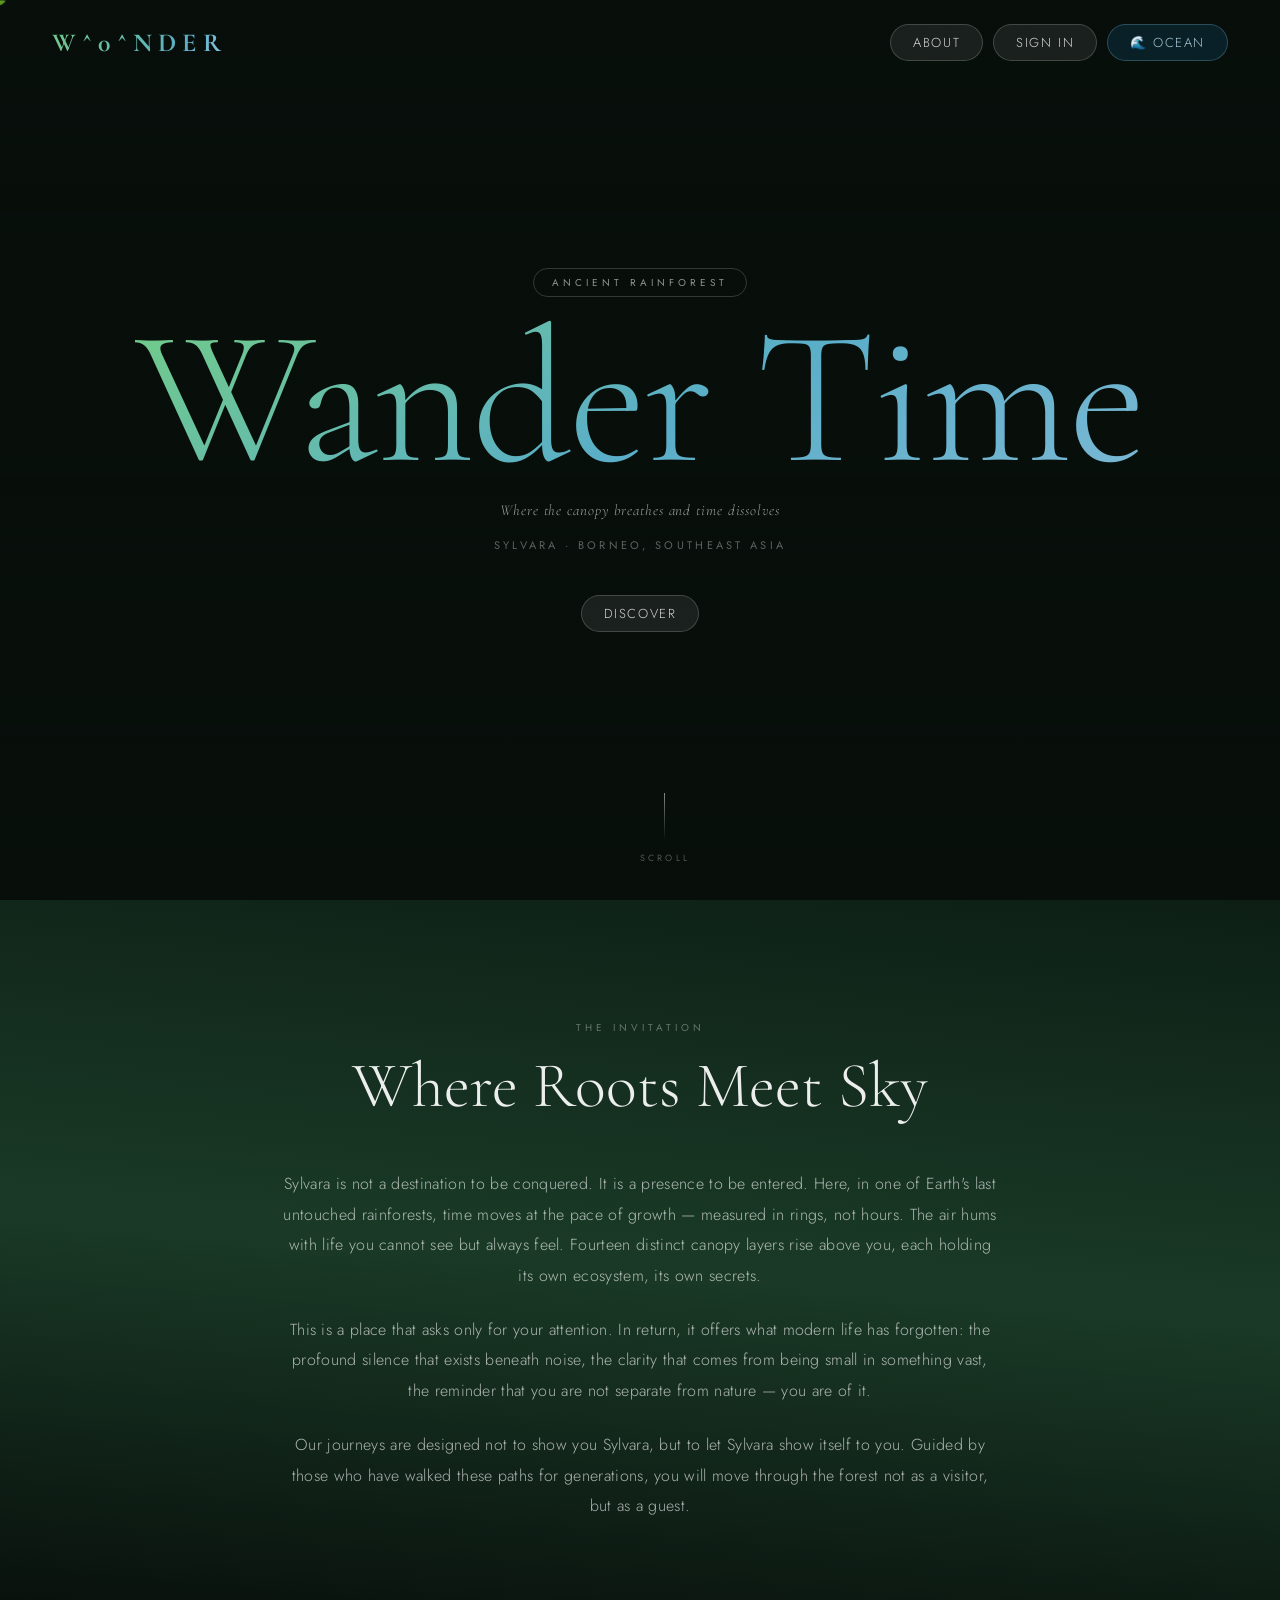
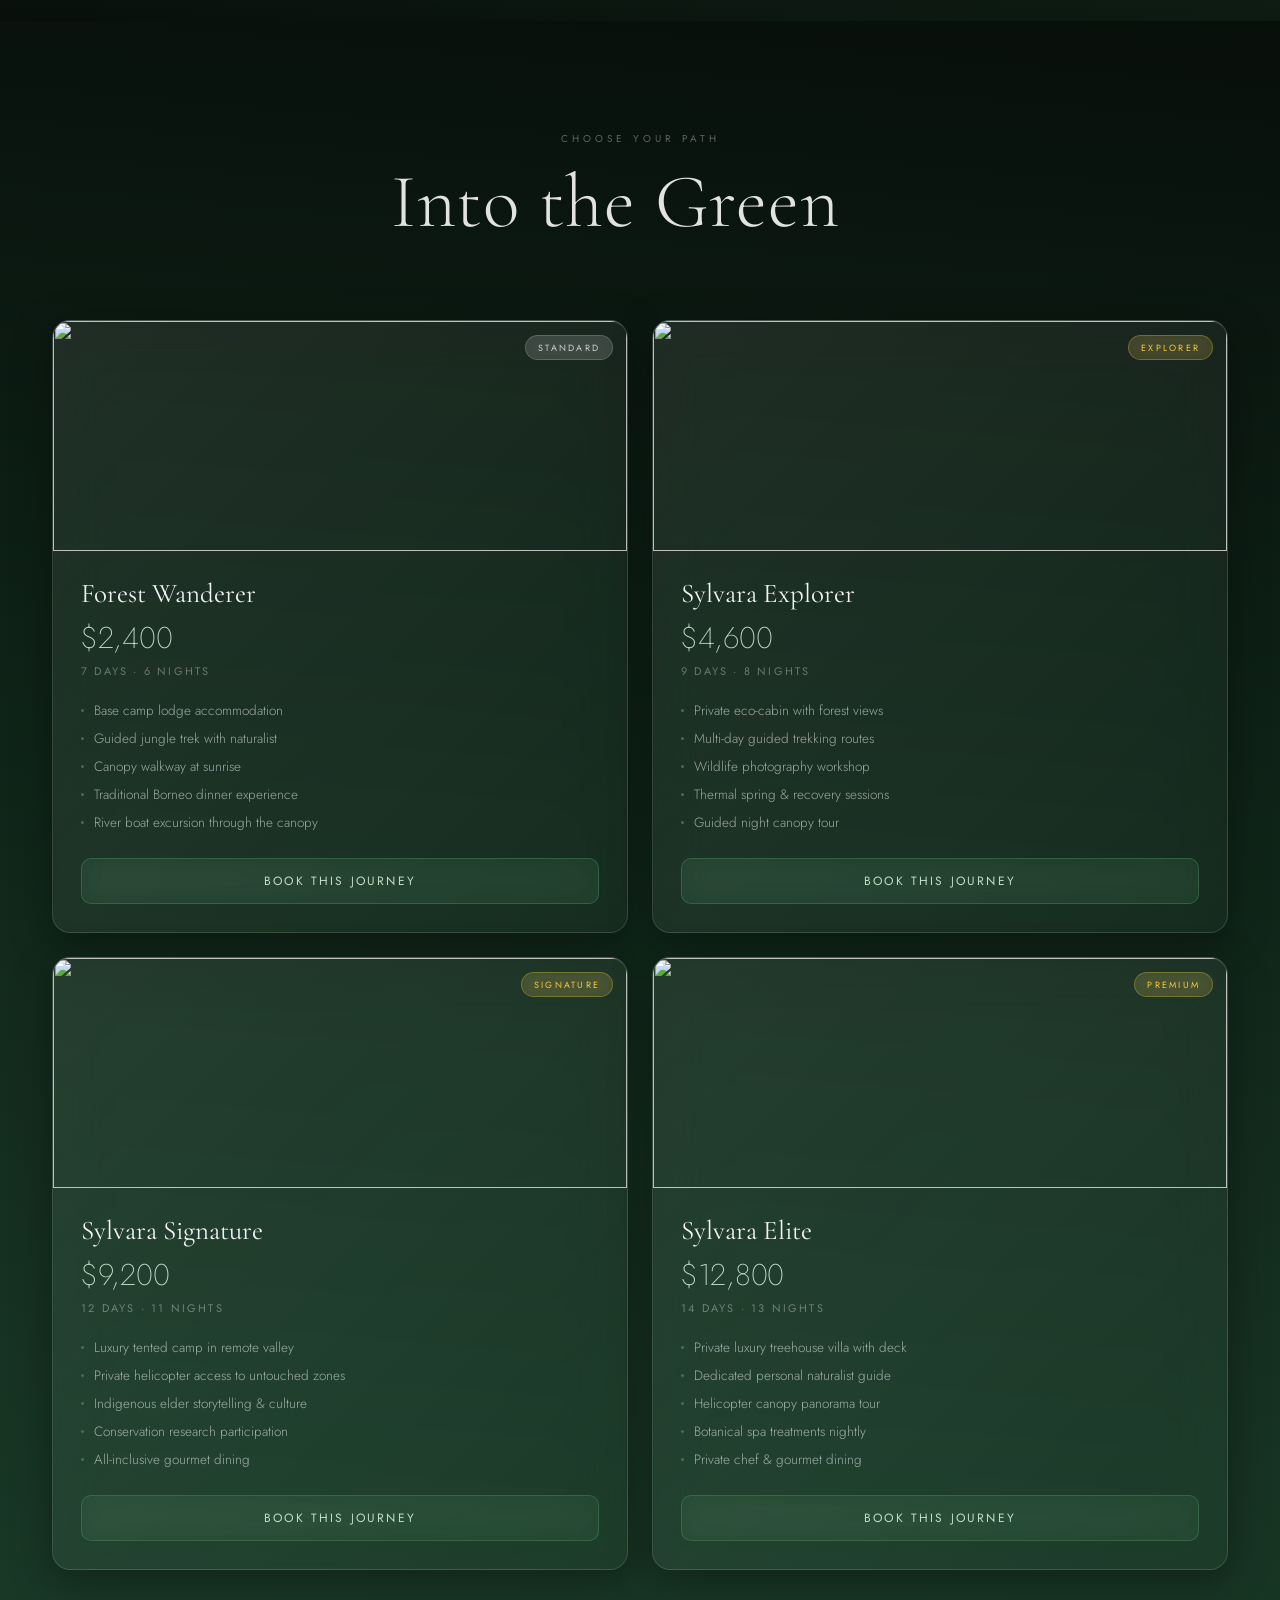
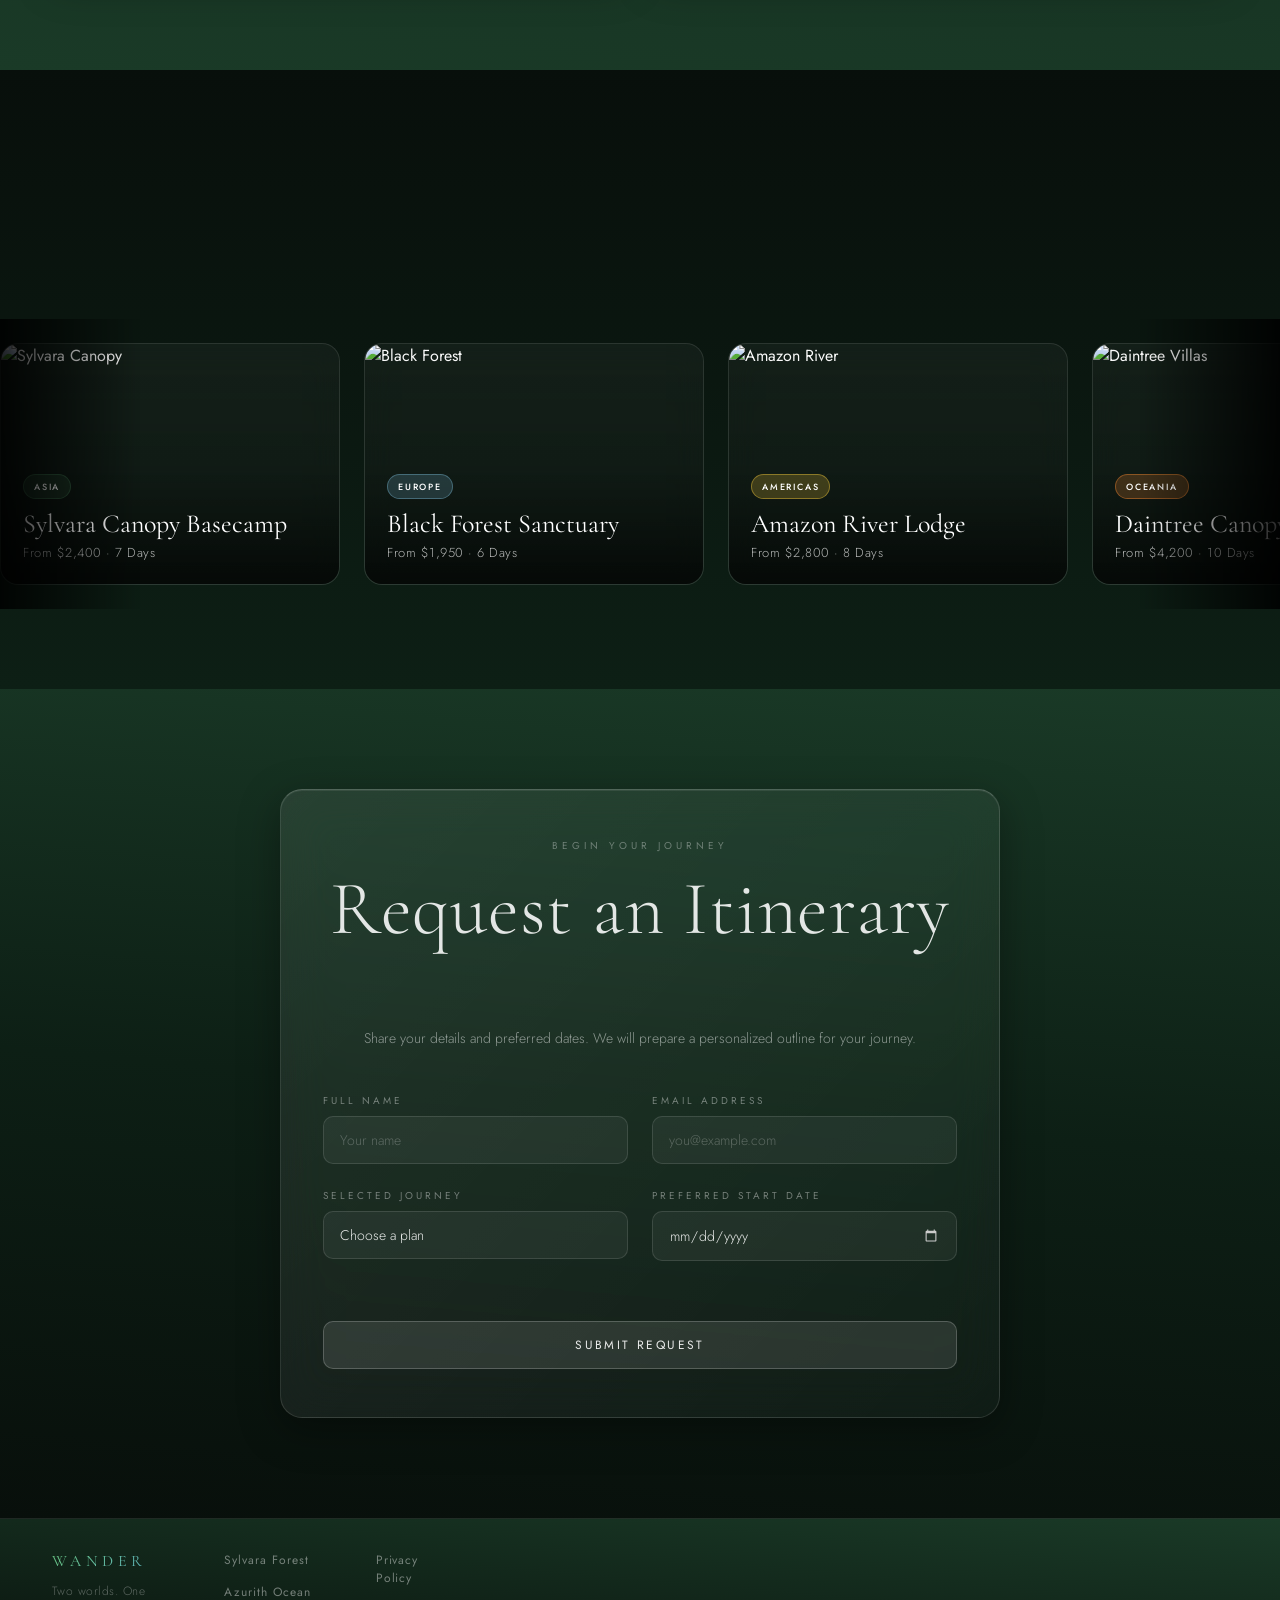
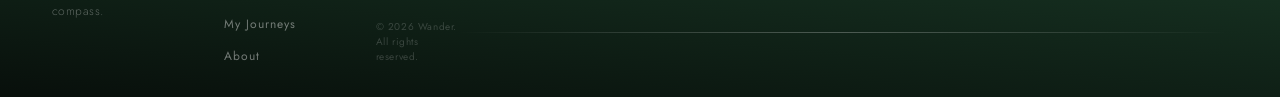
==== commit 7649aca7: "fixed some more bug and added new card and hero" ====
--- a/index.html
+++ b/index.html
@@ -1,178 +1,408 @@
-<!DOCTYPE html>
+<!doctype html>
 <html lang="en">
-<head>
-
-    <meta charset="UTF-8">
-    <meta name="viewport" content="width=device-width, initial-scale=1.0">
-    <meta name="description" content="Wander into the Sylvara Rainforest. Intentional journeys for deep immersion.">
+  <head>
+    <meta charset="UTF-8" />
+    <meta name="viewport" content="width=device-width, initial-scale=1.0" />
+    <meta
+      name="description"
+      content="Wander into the Sylvara Rainforest. Intentional journeys for deep immersion."
+    />
     <title>Wander — Sylvara Rainforest</title>
-    <link rel="stylesheet" href="css/style.css">
-
- <!-- 1. Supabase SDK -->
- <script src="https://cdn.jsdelivr.net/npm/@supabase/supabase-js@2"></script>
- <!-- 2. Config (initializes client) -->
- <script src="js/config.js" defer></script>
- <!-- 3. Auth logic -->
- <script src="js/auth.js" defer></script>
- <!-- 4. Main logic (cursor, scroll, FAQ, lightbox, inquiry) -->
- <script src="js/main.js" defer></script>
- <!-- 5. Bookings logic -->
- <script src="js/bookings.js" defer></script>
-
-</head>
-<body class="forest-page">
+    <link rel="stylesheet" href="css/style.css" />
+
+    <!-- 1. Supabase SDK -->
+    <script src="https://cdn.jsdelivr.net/npm/@supabase/supabase-js@2"></script>
+    <!-- 2. Config (initializes client) -->
+    <script src="js/config.js" defer></script>
+    <!-- 3. Auth logic -->
+    <script src="js/auth.js" defer></script>
+    <!-- 4. Main logic (cursor, scroll, FAQ, lightbox, inquiry) -->
+    <script src="js/main.js" defer></script>
+    <!-- 5. Bookings logic -->
+    <script src="js/bookings.js" defer></script>
+  </head>
+  <body class="forest-page">
+    <!--the loader-->
+    <div id="wander-loader" class="wander-loader" aria-hidden="true">
+      <svg
+        class="loader-leaf"
+        viewBox="0 0 64 64"
+        fill="none"
+        xmlns="http://www.w3.org/2000/svg"
+        aria-hidden="true"
+      >
+        <path
+          d="M32 6C32 6 14 20 14 34C14 44 22 52 32 52C42 52 50 44 50 34C50 20 32 6 32 6Z"
+          stroke="currentColor"
+          stroke-width="1.5"
+          stroke-linecap="round"
+          stroke-linejoin="round"
+        />
+        <path
+          d="M32 52V28"
+          stroke="currentColor"
+          stroke-width="1.5"
+          stroke-linecap="round"
+        />
+        <path
+          d="M24 38C27 33 32 28 32 28"
+          stroke="currentColor"
+          stroke-width="1.5"
+          stroke-linecap="round"
+        />
+        <path
+          d="M40 38C37 33 32 28 32 28"
+          stroke="currentColor"
+          stroke-width="1.5"
+          stroke-linecap="round"
+        />
+      </svg>
+      <span class="loader-text">WANDER</span>
+    </div>
+
     <!-- Custom Cursor -->
     <div id="leaf-cursor">🌿</div>
 
     <!-- Navigation -->
     <nav class="nav-container">
-        <a href="index.html" class="wander-logo">W^0^nder</a>
-        <div class="nav-links">
-            <a href="about.html"    class="glass-btn hover-link">About</a>
-            <a href="bookings.html" id="bookings-link" class="hover-link glass-btn" style="display:none;">Journeys</a>
-            <span id="user-label" class="user-label glass-btn" style="display:none;"></span>
-            <a href="auth.html" id="auth-btn" class="glass-btn">Sign In</a>
-            <a href="ocean.html" class="glass-btn ocean-switcher">🌊 Ocean</a>
-        </div>
+      <a href="index.html" class="wander-logo">W^0^nder</a>
+      <div class="nav-links">
+        <a href="about.html" class="glass-btn hover-link">About</a>
+        <a
+          href="bookings.html"
+          id="bookings-link"
+          class="hover-link glass-btn"
+          style="display: none"
+          >Journeys</a
+        >
+        <span
+          id="user-label"
+          class="user-label glass-btn"
+          style="display: none"
+        ></span>
+        <a href="auth.html" id="auth-btn" class="glass-btn">Sign In</a>
+        <a href="ocean.html" class="glass-btn ocean-switcher">🌊 Ocean</a>
+      </div>
     </nav>
 
     <main>
-        <!-- Hero Section -->
-        <section class="hero-section">
-            <div class="hero-bg"></div>
-            <div class="hero-overlay"></div>
-            <div class="hero-content scroll-reveal">
-                <span class="dest-pill">Ancient Rainforest</span>
-                <h1 class="wander-hero-title">Wander Time</h1>
-                <p class="hero-tagline">Where the canopy breathes and time dissolves</p>
-                <p class="hero-location">Sylvara · Borneo, Southeast Asia</p>
-                <a href="#plans" class="glass-btn" style="margin-top: 24px;">Discover</a>
-            </div>
-            <div class="scroll-cue scroll-reveal delay-2">
-                <div class="scroll-line"></div>
-                <span class="scroll-text">Scroll</span>
-            </div>
-        </section>
-
-<!-- DESTINATION INTRODUCTION -->
-<section class="intro-section">
-  <div class="intro-container">
-    <p class="intro-eyebrow">The Invitation</p>
-    <h2 class="intro-title">Where Roots Meet Sky</h2>
-    <div class="intro-content">
-      <p>Sylvara is not a destination to be conquered. It is a presence to be entered. Here, in one of Earth's last untouched rainforests, time moves at the pace of growth — measured in rings, not hours. The air hums with life you cannot see but always feel. Fourteen distinct canopy layers rise above you, each holding its own ecosystem, its own secrets.</p>
-      <p>This is a place that asks only for your attention. In return, it offers what modern life has forgotten: the profound silence that exists beneath noise, the clarity that comes from being small in something vast, the reminder that you are not separate from nature — you are of it.</p>
-      <p>Our journeys are designed not to show you Sylvara, but to let Sylvara show itself to you. Guided by those who have walked these paths for generations, you will move through the forest not as a visitor, but as a guest.</p>
+      <!-- Hero Section -->
+      <section class="hero-section">
+        <div class="hero-bg"></div>
+        <div class="hero-overlay"></div>
+        <div class="hero-content scroll-reveal">
+          <span class="dest-pill">Ancient Rainforest</span>
+          <h1 class="wander-hero-title">Wander Time</h1>
+          <p class="hero-tagline">
+            Where the canopy breathes and time dissolves
+          </p>
+          <p class="hero-location">Sylvara · Borneo, Southeast Asia</p>
+          <a href="#plans" class="glass-btn" style="margin-top: 24px"
+            >Discover</a
+          >
+        </div>
+        <div class="scroll-cue scroll-reveal delay-2">
+          <div class="scroll-line"></div>
+          <span class="scroll-text">Scroll</span>
+        </div>
+      </section>
+
+      <!-- DESTINATION INTRODUCTION -->
+      <section class="intro-section">
+        <div class="intro-container">
+          <p class="intro-eyebrow">The Invitation</p>
+          <h2 class="intro-title">Where Roots Meet Sky</h2>
+          <div class="intro-content">
+            <p>
+              Sylvara is not a destination to be conquered. It is a presence to
+              be entered. Here, in one of Earth's last untouched rainforests,
+              time moves at the pace of growth — measured in rings, not hours.
+              The air hums with life you cannot see but always feel. Fourteen
+              distinct canopy layers rise above you, each holding its own
+              ecosystem, its own secrets.
+            </p>
+            <p>
+              This is a place that asks only for your attention. In return, it
+              offers what modern life has forgotten: the profound silence that
+              exists beneath noise, the clarity that comes from being small in
+              something vast, the reminder that you are not separate from nature
+              — you are of it.
+            </p>
+            <p>
+              Our journeys are designed not to show you Sylvara, but to let
+              Sylvara show itself to you. Guided by those who have walked these
+              paths for generations, you will move through the forest not as a
+              visitor, but as a guest.
+            </p>
+          </div>
+        </div>
+      </section>
+
+      <!-- Plans Section -->
+      <section id="plans" class="plans-section">
+        <p class="section-eyebrow">Choose Your Path</p>
+        <h2 class="section-title section-title-shift">Into the Green</h2>
+
+        <div class="plans-grid">
+          <!-- 1. Standard -->
+          <div class="plan-card glass scroll-reveal">
+            <div class="plan-img-wrap">
+              <img src="https://images.unsplash.com/photo-1448375240586-882707db888b?fit=crop&w=600&q=80" class="plan-img" loading="lazy">
+              <span class="plan-badge badge-standard">Standard</span>
+            </div>
+            <div class="plan-body">
+              <h3 class="plan-name">Forest Wanderer</h3>
+              <div class="plan-price">$2,400</div>
+              <div class="plan-duration">7 Days · 6 Nights</div>
+              <ul class="plan-features">
+                <li>Base camp lodge accommodation</li>
+                <li>Guided jungle trek with naturalist</li>
+                <li>Canopy walkway at sunrise</li>
+                <li>Traditional Borneo dinner experience</li>
+                <li>River boat excursion through the canopy</li>
+              </ul>
+              <button class="book-btn" data-plan='{"name":"Forest Wanderer","price":"$2,400","destination":"Sylvara Rainforest","duration":"7 Days · 6 Nights","type":"Standard"}'>Book This Journey</button>
+            </div>
+          </div>
+
+          <!-- 2. Explorer (NEW) -->
+          <div class="plan-card glass scroll-reveal delay-1">
+            <div class="plan-img-wrap">
+              <img src="https://images.unsplash.com/photo-1516026672322-bc52d61a55d5?fit=crop&w=600&q=80" class="plan-img" loading="lazy">
+              <span class="plan-badge badge-premium">Explorer</span>
+            </div>
+            <div class="plan-body">
+              <h3 class="plan-name">Sylvara Explorer</h3>
+              <div class="plan-price">$4,600</div>
+              <div class="plan-duration">9 Days · 8 Nights</div>
+              <ul class="plan-features">
+                <li>Private eco-cabin with forest views</li>
+                <li>Multi-day guided trekking routes</li>
+                <li>Wildlife photography workshop</li>
+                <li>Thermal spring & recovery sessions</li>
+                <li>Guided night canopy tour</li>
+              </ul>
+              <button class="book-btn" data-plan='{"name":"Sylvara Explorer","price":"$4,600","destination":"Sylvara Rainforest","duration":"9 Days · 8 Nights","type":"Explorer"}'>Book This Journey</button>
+            </div>
+          </div>
+
+          <!-- 3. Signature (NEW) -->
+          <div class="plan-card glass scroll-reveal delay-2">
+            <div class="plan-img-wrap">
+              <img src="https://images.unsplash.com/photo-1501785888041-af3ef285b470?fit=crop&w=600&q=80" class="plan-img" loading="lazy">
+              <span class="plan-badge badge-premium">Signature</span>
+            </div>
+            <div class="plan-body">
+              <h3 class="plan-name">Sylvara Signature</h3>
+              <div class="plan-price">$9,200</div>
+              <div class="plan-duration">12 Days · 11 Nights</div>
+              <ul class="plan-features">
+                <li>Luxury tented camp in remote valley</li>
+                <li>Private helicopter access to untouched zones</li>
+                <li>Indigenous elder storytelling & culture</li>
+                <li>Conservation research participation</li>
+                <li>All-inclusive gourmet dining</li>
+              </ul>
+              <button class="book-btn" data-plan='{"name":"Sylvara Signature","price":"$9,200","destination":"Sylvara Rainforest","duration":"12 Days · 11 Nights","type":"Signature"}'>Book This Journey</button>
+            </div>
+          </div>
+
+          <!-- 4. Premium -->
+          <div class="plan-card glass scroll-reveal delay-3">
+            <div class="plan-img-wrap">
+              <img src="https://images.unsplash.com/photo-1596422846543-75c6fc197f07?fit=crop&w=600&q=80" class="plan-img" loading="lazy">
+              <span class="plan-badge badge-premium">Premium</span>
+            </div>
+            <div class="plan-body">
+              <h3 class="plan-name">Sylvara Elite</h3>
+              <div class="plan-price">$12,800</div>
+              <div class="plan-duration">14 Days · 13 Nights</div>
+              <ul class="plan-features">
+                <li>Private luxury treehouse villa with deck</li>
+                <li>Dedicated personal naturalist guide</li>
+                <li>Helicopter canopy panorama tour</li>
+                <li>Botanical spa treatments nightly</li>
+                <li>Private chef & gourmet dining</li>
+              </ul>
+              <button class="book-btn" data-plan='{"name":"Sylvara Elite","price":"$12,800","destination":"Sylvara Rainforest","duration":"14 Days · 13 Nights","type":"Premium"}'>Book This Journey</button>
+            </div>
+          </div>
+        </div>
+      </section>
+
+        <section class="dest-marquee-section">
+  <div class="section-header scroll-reveal">
+    <div class="section-eyebrow">Featured Expeditions</div>
+    <h2 class="section-title section-title-shift">More to wonder around</h2>
+  </div>
+
+  <div class="dest-marquee-container">
+    <div class="dest-marquee-track">
+      
+      <!-- === ORIGINAL SET === -->
+      <!-- 1. Borneo -->
+      <div class="dest-card">
+        <img src="https://images.unsplash.com/photo-1448375240586-882707db888b?fit=crop&w=600&q=80" alt="Sylvara Canopy" class="dest-card-img" loading="lazy">
+        <div class="dest-card-overlay"></div>
+        <div class="dest-card-content">
+          <span class="dest-continent" style="--tag-bg: rgba(77,138,96,0.2); border-color: rgba(77,138,96,0.4);">Asia</span>
+          <h3 class="dest-name">Sylvara Canopy Basecamp</h3>
+          <div class="dest-price">From $2,400 · 7 Days</div>
+        </div>
+      </div>
+      
+      <!-- 2. Black Forest -->
+      <div class="dest-card">
+        <img src="https://images.unsplash.com/photo-1476231682828-37e571bc172f?fit=crop&w=600&q=80" alt="Black Forest" class="dest-card-img" loading="lazy">
+        <div class="dest-card-overlay"></div>
+        <div class="dest-card-content">
+          <span class="dest-continent" style="--tag-bg: rgba(122,184,212,0.2); border-color: rgba(122,184,212,0.4);">Europe</span>
+          <h3 class="dest-name">Black Forest Sanctuary</h3>
+          <div class="dest-price">From $1,950 · 6 Days</div>
+        </div>
+      </div>
+
+      <!-- 3. Amazon -->
+      <div class="dest-card">
+        <img src="https://images.unsplash.com/photo-1516026672322-bc52d61a55d5?fit=crop&w=600&q=80" alt="Amazon River" class="dest-card-img" loading="lazy">
+        <div class="dest-card-overlay"></div>
+        <div class="dest-card-content">
+          <span class="dest-continent" style="--tag-bg: rgba(255,210,60,0.2); border-color: rgba(255,210,60,0.4);">Americas</span>
+          <h3 class="dest-name">Amazon River Lodge</h3>
+          <div class="dest-price">From $2,800 · 8 Days</div>
+        </div>
+      </div>
+
+      <!-- 4. Daintree -->
+      <div class="dest-card">
+        <img src="https://images.unsplash.com/photo-1596422846543-75c6fc197f07?fit=crop&w=600&q=80" alt="Daintree Villas" class="dest-card-img" loading="lazy">
+        <div class="dest-card-overlay"></div>
+        <div class="dest-card-content">
+          <span class="dest-continent" style="--tag-bg: rgba(255,140,50,0.2); border-color: rgba(255,140,50,0.4);">Oceania</span>
+          <h3 class="dest-name">Daintree Canopy Villas</h3>
+          <div class="dest-price">From $4,200 · 10 Days</div>
+        </div>
+      </div>
+
+      <!-- 5. Congo -->
+      <div class="dest-card">
+        <img src="https://drctourism.com/assets/package-congo-basin-expedition-CQTgEesO.jpg" alt="Congo Basin" class="dest-card-img" loading="lazy">
+        <div class="dest-card-overlay"></div>
+        <div class="dest-card-content">
+          <span class="dest-continent" style="--tag-bg: rgba(180,130,90,0.2); border-color: rgba(180,130,90,0.4);">Africa</span>
+          <h3 class="dest-name">Congo Basin Expedition</h3>
+          <div class="dest-price">From $5,100 · 12 Days</div>
+        </div>
+      </div>
+
+      <!-- 6. Olympic Peninsula -->
+      <div class="dest-card">
+        <img src="https://images.unsplash.com/photo-1501785888041-af3ef285b470?fit=crop&w=600&q=80" alt="Olympic Peninsula" class="dest-card-img" loading="lazy">
+        <div class="dest-card-overlay"></div>
+        <div class="dest-card-content">
+          <span class="dest-continent" style="--tag-bg: rgba(100,200,200,0.2); border-color: rgba(100,200,200,0.4);">Americas</span>
+          <h3 class="dest-name">Olympic Peninsula Retreat</h3>
+          <div class="dest-price">From $3,800 · 9 Days</div>
+        </div>
+      </div>
+
+      <!-- === DUPLICATE SET FOR SEAMLESS LOOP === -->
+      <div class="dest-card"><img src="https://images.unsplash.com/photo-1448375240586-882707db888b?fit=crop&w=600&q=80" alt="Sylvara Canopy" class="dest-card-img" loading="lazy"><div class="dest-card-overlay"></div><div class="dest-card-content"><span class="dest-continent" style="--tag-bg: rgba(77,138,96,0.2); border-color: rgba(77,138,96,0.4);">Asia</span><h3 class="dest-name">Sylvara Canopy Basecamp</h3><div class="dest-price">From $2,400 · 7 Days</div></div></div>
+      <div class="dest-card"><img src="https://images.unsplash.com/photo-1476231682828-37e571bc172f?fit=crop&w=600&q=80" alt="Black Forest" class="dest-card-img" loading="lazy"><div class="dest-card-overlay"></div><div class="dest-card-content"><span class="dest-continent" style="--tag-bg: rgba(122,184,212,0.2); border-color: rgba(122,184,212,0.4);">Europe</span><h3 class="dest-name">Black Forest Sanctuary</h3><div class="dest-price">From $1,950 · 6 Days</div></div></div>
+      <div class="dest-card"><img src="https://images.unsplash.com/photo-1516026672322-bc52d61a55d5?fit=crop&w=600&q=80" alt="Amazon River" class="dest-card-img" loading="lazy"><div class="dest-card-overlay"></div><div class="dest-card-content"><span class="dest-continent" style="--tag-bg: rgba(255,210,60,0.2); border-color: rgba(255,210,60,0.4);">Americas</span><h3 class="dest-name">Amazon River Lodge</h3><div class="dest-price">From $2,800 · 8 Days</div></div></div>
+      <div class="dest-card"><img src="https://images.unsplash.com/photo-1596422846543-75c6fc197f07?fit=crop&w=600&q=80" alt="Daintree Villas" class="dest-card-img" loading="lazy"><div class="dest-card-overlay"></div><div class="dest-card-content"><span class="dest-continent" style="--tag-bg: rgba(255,140,50,0.2); border-color: rgba(255,140,50,0.4);">Oceania</span><h3 class="dest-name">Daintree Canopy Villas</h3><div class="dest-price">From $4,200 · 10 Days</div></div></div>
+      <div class="dest-card"><img src="https://drctourism.com/assets/package-congo-basin-expedition-CQTgEesO.jpg" alt="Congo Basin" class="dest-card-img" loading="lazy"><div class="dest-card-overlay"></div><div class="dest-card-content"><span class="dest-continent" style="--tag-bg: rgba(180,130,90,0.2); border-color: rgba(180,130,90,0.4);">Africa</span><h3 class="dest-name">Congo Basin Expedition</h3><div class="dest-price">From $5,100 · 12 Days</div></div></div>
+      <div class="dest-card"><img src="https://images.unsplash.com/photo-1501785888041-af3ef285b470?fit=crop&w=600&q=80" alt="Olympic Peninsula" class="dest-card-img" loading="lazy"><div class="dest-card-overlay"></div><div class="dest-card-content"><span class="dest-continent" style="--tag-bg: rgba(100,200,200,0.2); border-color: rgba(100,200,200,0.4);">Americas</span><h3 class="dest-name">Olympic Peninsula Retreat</h3><div class="dest-price">From $3,800 · 9 Days</div></div></div>
+
     </div>
   </div>
 </section>
 
-        <!-- Plans Section -->
-        <section id="plans" class="plans-section">
-            <p class="section-eyebrow">Choose Your Path</p>
-            <h2 class="section-title section-title-shift">Into the Green</h2>
-            
-            <div class="plans-grid">
-                <!-- Standard Plan -->
-                <article class="plan-card glass scroll-reveal delay-1">
-                    <div class="plan-img-wrap">
-                        <img src="https://images.unsplash.com/photo-1448375240586-882707db888b?fit=crop&w=600&q=80" alt="Forest Wanderer lodge" class="plan-img" loading="lazy">
-                        <span class="plan-badge badge-standard">Standard</span>
-                    </div>
-                    <div class="plan-body">
-                        <h3 class="plan-name">Forest Wanderer</h3>
-                        <p class="plan-price">$2,400</p>
-                        <p class="plan-duration">7 Days · 6 Nights</p>
-                        <ul class="plan-features">
-                            <li>Base camp lodge accommodation</li>
-                            <li>Guided jungle trek with naturalist</li>
-                            <li>Canopy walkway at sunrise</li>
-                            <li>Traditional Borneo dinner experience</li>
-                            <li>River boat excursion through the canopy</li>
-                        </ul>
-                        <button class="book-btn" data-plan='{"name":"Forest Wanderer","price":"$2,400","destination":"Sylvara Rainforest","duration":"7 Days · 6 Nights","type":"Standard"}'>Book This Journey</button>
-                    </div>
-                </article>
-
-                <!-- Premium Plan -->
-                <article class="plan-card glass scroll-reveal delay-2">
-                    <div class="plan-img-wrap">
-                        <img src="https://images.unsplash.com/photo-1596422846543-75c6fc197f07?fit=crop&w=600&q=80" alt="Sylvara Elite treehouse" class="plan-img" loading="lazy">
-                        <span class="plan-badge badge-premium">Premium</span>
-                    </div>
-                    <div class="plan-body">
-                        <h3 class="plan-name">Sylvara Elite</h3>
-                        <p class="plan-price">$12,800</p>
-                        <p class="plan-duration">14 Days · 13 Nights</p>
-                        <ul class="plan-features">
-                            <li>Private luxury treehouse villa with deck</li>
-                            <li>Dedicated personal naturalist guide</li>
-                            <li>Helicopter canopy panorama tour</li>
-                            <li>Botanical spa treatments nightly</li>
-                            <li>Private chef & gourmet dining</li>
-                        </ul>
-                        <button class="book-btn" data-plan='{"name":"Sylvara Elite","price":"$12,800","destination":"Sylvara Rainforest","duration":"14 Days · 13 Nights","type":"Premium"}'>Book This Journey</button>
-                    </div>
-                </article>
-            </div>
-        </section>
-        <!-- INQUIRY / REQUEST MODULE -->
-<section id="inquiry" class="inquiry-section">
-  <div class="inquiry-container glass">
-    <p class="section-eyebrow">Begin Your Journey</p>
-    <h2 class="section-title">Request an Itinerary</h2>
-    <p class="inquiry-sub">Share your details and preferred dates. We will prepare a personalized outline for your journey.</p>
-
-    <form id="journey-inquiry-form" autocomplete="off">
-      <div class="form-grid">
-        <div class="form-group">
-          <label class="inquiry-label" for="inq-name">Full Name</label>
-          <input id="inq-name" class="inquiry-input" type="text" required placeholder="Your name">
-        </div>
-        <div class="form-group">
-          <label class="inquiry-label" for="inq-email">Email Address</label>
-          <input id="inq-email" class="inquiry-input" type="email" required placeholder="you@example.com">
-        </div>
-        <div class="form-group">
-          <label class="inquiry-label" for="inq-plan">Selected Journey</label>
-          <select id="inq-plan" class="inquiry-input" required>
-            <option value="" disabled selected>Choose a plan</option>
-            <option value="Forest Wanderer">Forest Wanderer (Standard)</option>
-            <option value="Sylvara Elite">Sylvara Elite (Premium)</option>
-            <option value="Sylvara Elite">Custom Plan (Diamond)</option>
-          </select>
-        </div>
-        <div class="form-group">
-          <label class="inquiry-label" for="inq-date">Preferred Start Date</label>
-          <input id="inq-date" class="inquiry-input" type="date" required>
-        </div>
-      </div>
-      <div id="inquiry-error" class="inquiry-error"></div>
-      <button type="submit" class="inquiry-submit">Submit Request</button>
-    </form>
-  </div>
-</section>
+      <!-- INQUIRY / REQUEST MODULE -->
+      <section id="inquiry" class="inquiry-section">
+        <div class="inquiry-container glass">
+          <p class="section-eyebrow">Begin Your Journey</p>
+          <h2 class="section-title">Request an Itinerary</h2>
+          <p class="inquiry-sub">
+            Share your details and preferred dates. We will prepare a
+            personalized outline for your journey.
+          </p>
+
+          <form id="journey-inquiry-form" autocomplete="off">
+            <div class="form-grid">
+              <div class="form-group">
+                <label class="inquiry-label" for="inq-name">Full Name</label>
+                <input
+                  id="inq-name"
+                  class="inquiry-input"
+                  type="text"
+                  required
+                  placeholder="Your name"
+                />
+              </div>
+              <div class="form-group">
+                <label class="inquiry-label" for="inq-email"
+                  >Email Address</label
+                >
+                <input
+                  id="inq-email"
+                  class="inquiry-input"
+                  type="email"
+                  required
+                  placeholder="you@example.com"
+                />
+              </div>
+              <div class="form-group">
+                <label class="inquiry-label" for="inq-plan"
+                  >Selected Journey</label
+                >
+                <select id="inq-plan" class="inquiry-input" required>
+                  <option value="" disabled selected>Choose a plan</option>
+                  <option value="Forest Wanderer">
+                    Forest Wanderer (Standard)
+                  </option>
+                  <option value="Sylvara Elite">Sylvara Elite (Premium)</option>
+                  <option value="Sylvara Elite">Custom Plan (Diamond)</option>
+                </select>
+              </div>
+              <div class="form-group">
+                <label class="inquiry-label" for="inq-date"
+                  >Preferred Start Date</label
+                >
+                <input
+                  id="inq-date"
+                  class="inquiry-input"
+                  type="date"
+                  required
+                />
+              </div>
+            </div>
+            <div id="inquiry-error" class="inquiry-error"></div>
+            <button type="submit" class="inquiry-submit">Submit Request</button>
+          </form>
+        </div>
+      </section>
     </main>
 
     <!-- Footer -->
-   <footer class="site-footer">
-  <div class="footer-container">
-    <div class="footer-brand">
-      <span class="footer-logo">Wander</span>
-      <p class="footer-tagline">Two worlds. One compass.</p>
-    </div>
-    <nav class="footer-nav">
-      <a href="index.html" class="footer-link">Sylvara Forest</a>
-      <a href="ocean.html" class="footer-link">Azurith Ocean</a>
-      <a href="bookings.html" class="footer-link">My Journeys</a>
-      <a href="about.html" class="footer-link">About</a>
-    </nav>
-    <div class="footer-legal">
-      <a href="about.html#privacy" class="footer-link">Privacy Policy</a>
-      <p class="footer-copyright">© 2026 Wander. All rights reserved.</p>
-    </div>
-  </div>
-  <div class="footer-accent-line"></div>
-</footer>
-</body>
-</html>+    <footer class="site-footer">
+      <div class="footer-container">
+        <div class="footer-brand">
+          <span class="footer-logo">Wander</span>
+          <p class="footer-tagline">Two worlds. One compass.</p>
+        </div>
+        <nav class="footer-nav">
+          <a href="index.html" class="footer-link">Sylvara Forest</a>
+          <a href="ocean.html" class="footer-link">Azurith Ocean</a>
+          <a href="bookings.html" class="footer-link">My Journeys</a>
+          <a href="about.html" class="footer-link">About</a>
+        </nav>
+        <div class="footer-legal">
+          <a href="about.html#privacy" class="footer-link">Privacy Policy</a>
+          <p class="footer-copyright">© 2026 Wander. All rights reserved.</p>
+        </div>
+      </div>
+      <div class="footer-accent-line"></div>
+    </footer>
+  </body>
+</html>
--- a/css/style.css
+++ b/css/style.css
@@ -435,3 +435,201 @@
   .plan-card:hover .plan-img { transform: none; }
   .glass-btn:active, .book-btn:active, .auth-submit:active, .cancel-btn:active, .inquiry-submit:active { transform: scale(0.97); transition-duration: 0.1s; }
 }
+
+/* ===== HOVER-REVEAL FAQ (CSS ONLY) ===== */
+.faq-hover-item {
+  background: rgba(255, 255, 255, 0.04);
+  border: 1px solid rgba(255, 255, 255, 0.1);
+  border-radius: 12px;
+  margin-bottom: 12px;
+  overflow: hidden;
+  transition: border-color 0.3s ease, background 0.3s ease;
+}
+.faq-hover-item:hover {
+  border-color: rgba(255, 255, 255, 0.25);
+  background: rgba(255, 255, 255, 0.07);
+}
+.faq-hover-q {
+  padding: 20px 24px;
+  font-size: 15px;
+  font-weight: 400;
+  color: rgba(255, 255, 255, 0.9);
+  cursor: default;
+  position: relative;
+}
+.faq-hover-q::after {
+  content: '→';
+  position: absolute;
+  right: 24px;
+  top: 50%;
+  transform: translateY(-50%);
+  opacity: 0.4;
+  transition: opacity 0.3s, transform 0.3s;
+}
+.faq-hover-item:hover .faq-hover-q::after {
+  opacity: 0.8;
+  transform: translateY(-50%) translateX(4px);
+}
+.faq-hover-a {
+  max-height: 0;
+  overflow: hidden;
+  padding: 0 24px;
+  opacity: 0;
+  transition: max-height 0.4s cubic-bezier(0.4, 0, 0.2, 1), 
+              padding 0.4s ease, 
+              opacity 0.3s ease;
+}
+.faq-hover-a p {
+  margin: 0 0 16px 0;
+  font-size: 14px;
+  line-height: 1.8;
+  color: rgba(255, 255, 255, 0.6);
+}
+.faq-hover-item:hover .faq-hover-a {
+  max-height: 300px;
+  padding: 0 24px 20px;
+  opacity: 1;
+}
+
+/* Touch Device Fallback: Answers always visible */
+@media (hover: none) and (pointer: coarse) {
+  .faq-hover-a {
+    max-height: 300px !important;
+    padding: 0 24px 20px !important;
+    opacity: 1 !important;
+  }
+  .faq-hover-q::after {
+    content: '↓';
+    opacity: 0.5;
+    transform: translateY(-50%);
+  }
+}
+
+/* ===== LOADER OVERLAY (Updated) ===== */
+.wander-loader {
+  position: fixed; inset: 0; z-index: 10001;
+  display: flex; flex-direction: column; align-items: center; justify-content: center;
+  background: inherit;
+  transition: opacity 0.6s cubic-bezier(0.4, 0, 0.2, 1), visibility 0.6s;
+}
+.wander-loader.hide { opacity: 0; visibility: hidden; pointer-events: none; }
+
+.loader-leaf {
+  width: 54px; height: 54px; color: rgba(255, 255, 255, 0.72);
+  animation: leaf-sway 2.2s cubic-bezier(0.4, 0, 0.2, 1) infinite;
+  transform-origin: 50% 100%; will-change: transform;
+}
+
+.loader-text {
+  margin-top: 18px; font-family: 'Cormorant Garamond', serif;
+  font-size: 13px; font-weight: 300; letter-spacing: 0.45em;
+  color: rgba(255, 255, 255, 0.42); animation: loader-pulse 2.4s ease-in-out infinite;
+}
+
+@keyframes leaf-sway {
+  0%, 100% { transform: translateY(0) rotate(-5deg) scale(1); }
+  50% { transform: translateY(-6px) rotate(5deg) scale(1.03); }
+}
+@keyframes loader-pulse {
+  0%, 100% { opacity: 0.32; } 50% { opacity: 0.78; }
+}
+
+@media (prefers-reduced-motion: reduce) {
+  .wander-loader { display: none !important; }
+}
+
+/* ===== DESTINATION MARQUEE SECTION ===== */
+.dest-marquee-section {
+  padding: 60px 0 80px;
+  position: relative;
+  z-index: 2;
+  overflow: hidden;
+}
+.forest-page .dest-marquee-section { background: linear-gradient(180deg, var(--forest-darkest) 0%, var(--forest-dark) 100%); }
+.ocean-page .dest-marquee-section { background: linear-gradient(180deg, var(--ocean-darkest) 0%, var(--ocean-dark) 100%); }
+
+.dest-marquee-container {
+  position: relative; width: 100%; overflow: hidden; padding: 24px 0;
+}
+/* Premium edge fades (explicit dark overlay prevents cross-theme rendering bugs) */
+.dest-marquee-container::before, .dest-marquee-container::after {
+  content: ''; position: absolute; top: 0; bottom: 0; width: 140px; z-index: 3; pointer-events: none;
+}
+.dest-marquee-container::before { left: 0; background: linear-gradient(90deg, rgba(0,0,0,0.85) 0%, transparent 100%); }
+.dest-marquee-container::after { right: 0; background: linear-gradient(270deg, rgba(0,0,0,0.85) 0%, transparent 100%); }
+
+.dest-marquee-track {
+  display: flex; gap: 24px; width: max-content;
+  animation: marquee-scroll 42s linear infinite;
+  will-change: transform;
+}
+/* Hover pause: halts animation immediately, resumes from exact coordinate on mouseleave */
+.dest-marquee-container:hover .dest-marquee-track { animation-play-state: paused; }
+
+@keyframes marquee-scroll {
+  0% { transform: translateX(0); }
+  100% { transform: translateX(-50%); } /* Mathematical snap point for seamless infinite loop */
+}
+
+/* ===== MODERN MARQUEE CARD ===== */
+.dest-card {
+  width: 340px; flex-shrink: 0; border-radius: 18px; overflow: hidden; position: relative;
+  background: rgba(255,255,255,0.04); border: 1px solid rgba(255,255,255,0.1);
+  backdrop-filter: blur(14px); -webkit-backdrop-filter: blur(14px);
+  transition: transform 0.45s cubic-bezier(0.4,0,0.2,1), box-shadow 0.45s ease, border-color 0.45s ease;
+  cursor: pointer;
+}
+.dest-card:hover {
+  transform: translateY(-10px) scale(1.02);
+  box-shadow: 0 28px 64px rgba(0,0,0,0.45), 0 0 0 1px rgba(255,255,255,0.2);
+  border-color: rgba(255,255,255,0.25);
+}
+
+.dest-card-img { width: 100%; height: 240px; object-fit: cover; display: block; transition: transform 0.6s ease; }
+.dest-card:hover .dest-card-img { transform: scale(1.05); }
+
+.dest-card-overlay {
+  position: absolute; inset: 0;
+  background: linear-gradient(to top, rgba(0,0,0,0.75) 0%, rgba(0,0,0,0.2) 50%, transparent 100%);
+  pointer-events: none;
+}
+
+.dest-card-content { position: absolute; bottom: 0; left: 0; right: 0; padding: 22px; }
+
+.dest-continent {
+  display: inline-block; font-size: 9px; font-weight: 500; letter-spacing: 0.2em; text-transform: uppercase;
+  padding: 5px 10px; border-radius: 100px; background: var(--tag-bg); border: 1px solid currentColor;
+  margin-bottom: 10px; transition: background 0.3s ease;
+}
+.dest-card:hover .dest-continent { background: rgba(255,255,255,0.15); }
+
+.dest-name {
+  font-family: 'Cormorant Garamond', serif; font-size: 26px; font-weight: 400; color: #fff; margin-bottom: 4px;
+  line-height: 1.15;
+}
+.dest-price {
+  font-size: 13px; font-weight: 300; color: rgba(255,255,255,0.7); letter-spacing: 0.04em;
+}
+
+/* ===== RESPONSIVE & ACCESSIBILITY ===== */
+@media (max-width: 1024px) { 
+  .dest-card { width: 300px; } 
+  .dest-card-img { height: 210px; } 
+}
+@media (max-width: 768px) {
+  .dest-card { width: 280px; }
+  .dest-marquee-container::before, .dest-marquee-container::after { width: 60px; }
+}
+@media (prefers-reduced-motion: reduce) {
+  .dest-marquee-track { animation-duration: 0.01ms !important; }
+}
+
+/* ===== 4-CARD PLAN GRID OVERRIDE ===== */
+.plans-grid {
+  display: grid;
+  grid-template-columns: repeat(2, 1fr);
+  gap: 24px;
+  max-width: 1280px;
+  margin: 0 auto;
+}
+@media (max-width: 900px) { .plans-grid { grid-template-columns: 1fr; } }
